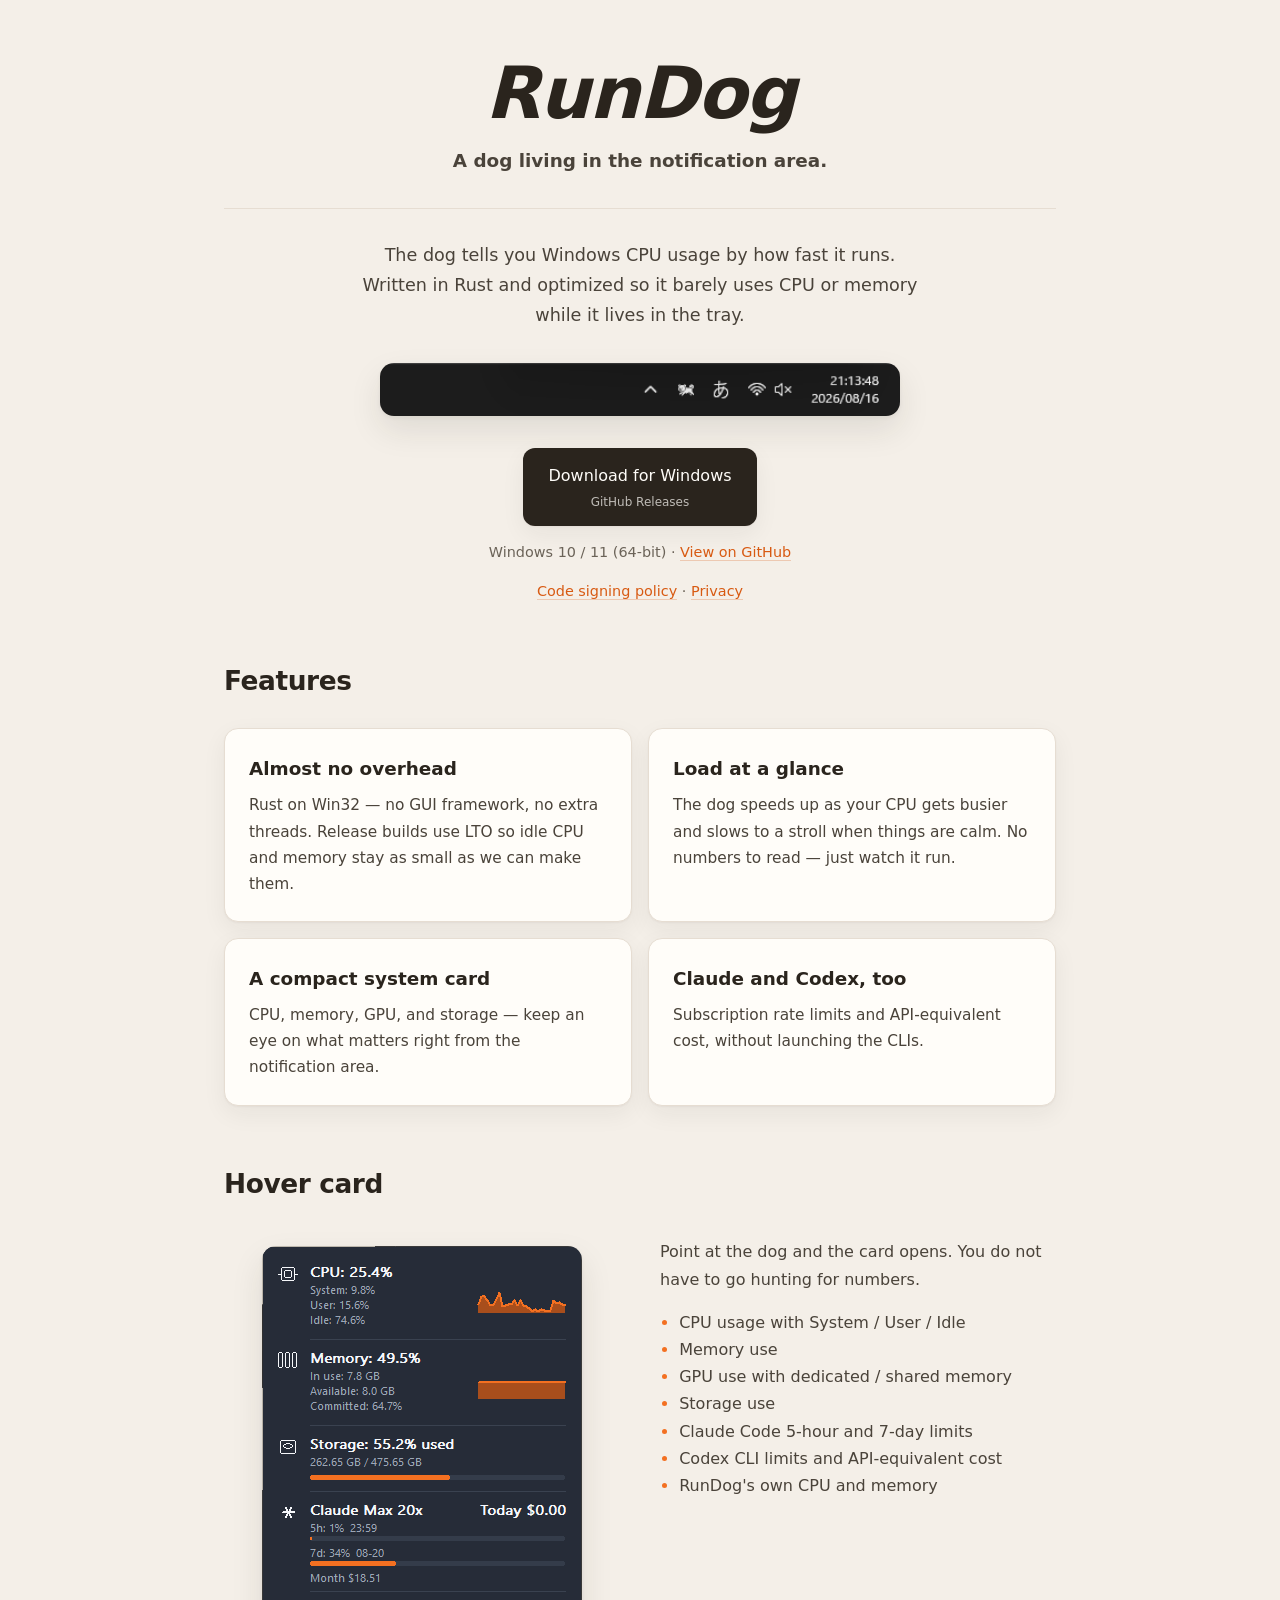
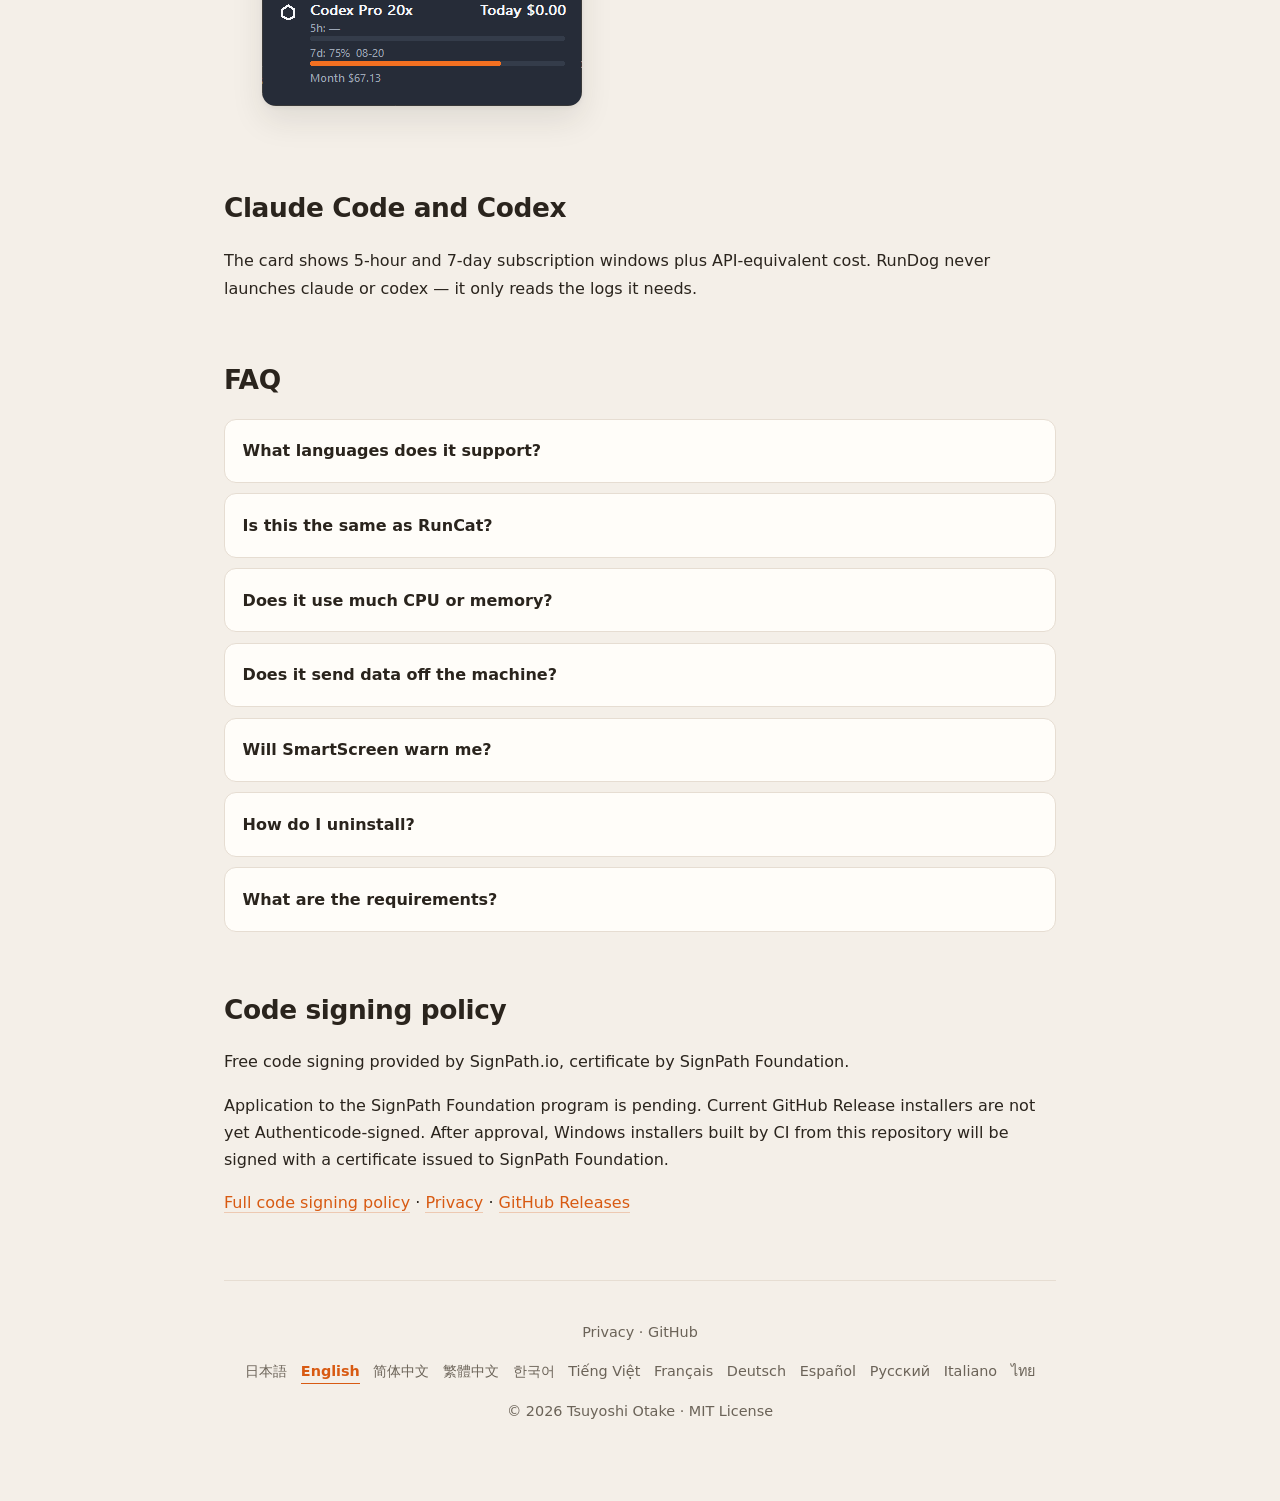
==== docs/index.html @ 6ef47060 "docs: match privacy pages to vendor I/O and drop Google Fonts Document files read, vendor destinatio" ====
<!DOCTYPE html>
<html lang="ja">
  <head>
    <meta charset="utf-8" />
    <meta name="viewport" content="width=device-width, initial-scale=1" />
    <title>RunDog</title>
    <meta
      name="description"
      content="通知領域で犬を飼ってみませんか？走る速さで Windows の CPU 負荷がわかります。"
    />
    <meta property="og:title" content="RunDog" />
    <meta
      property="og:description"
      content="通知領域で犬を飼ってみませんか？走る速さで Windows の CPU 負荷がわかります。"
    />
    <meta property="og:image" content="./images/hover.png" />
    <link rel="icon" href="./images/taskbar.png" />
    <link rel="stylesheet" href="./style.css" />
  </head>
  <body>
    <main id="content">
      <header class="hero">
        <h1>RunDog</h1>
        <p class="tagline" data-i18n="tagline">通知領域で犬を飼ってみませんか？</p>
      </header>

      <p class="lead" data-i18n="lead">
        犬の走る速さで Windows の CPU 負荷がわかります。タスクバーをちらっと見るだけで十分です。
      </p>

      <figure class="shot shot-wide">
        <img
          src="./images/taskbar.png"
          alt="通知領域を走る RunDog"
          data-i18n-alt="altTaskbar"
        />
      </figure>

      <p class="cta-wrap">
        <a
          class="download"
          href="https://github.com/tsuyoshi-otake/run-dog/releases/latest/download/RunDog-Setup-x64.exe"
        >
          <span data-i18n="download">Windows 向けにダウンロード</span>
          <small>GitHub Releases</small>
        </a>
      </p>
      <p class="requirement">
        <span data-i18n="requirement">Windows 10 / 11（64-bit）</span>
        ·
        <a href="https://github.com/tsuyoshi-otake/run-dog" data-i18n="viewGithub">GitHub で見る</a>
      </p>
      <p class="requirement">
        <a href="#code-signing-policy">Code signing policy</a>
        ·
        <a href="./privacy.html" data-i18n="privacy">プライバシー</a>
      </p>

      <h2 data-i18n="featuresTitle">特長</h2>
      <div class="cards" id="features"></div>

      <h2 data-i18n="metricsTitle">ホバーカード</h2>
      <div class="split">
        <figure class="shot">
          <img
            src="./images/flyout.png"
            width="320"
            alt="ホバー時の RunDog カード"
            data-i18n-alt="altFlyout"
          />
        </figure>
        <div>
          <p data-i18n="metricsLead">
            犬にポインターを重ねるとカードが開きます。数字を探しに行く必要はありません。
          </p>
          <ul id="metrics"></ul>
        </div>
      </div>

      <h2 data-i18n="usageTitle">Claude Code と Codex</h2>
      <p data-i18n="usageBody">
        サブスクリプションの 5 時間・7 日上限と、API 相当の利用料をカードへ出します。claude や
        codex を起動せず、必要なログだけを読みます。
      </p>

      <h2 data-i18n="faqTitle">よくある質問</h2>
      <div id="faq"></div>

      <h2 id="code-signing-policy">Code signing policy</h2>
      <p>
        Free code signing provided by SignPath.io, certificate by SignPath Foundation.
      </p>
      <p>
        Application to the SignPath Foundation program is pending. Current GitHub
        Release installers are not yet Authenticode-signed. After approval, Windows
        installers built by CI from this repository will be signed with a certificate
        issued to SignPath Foundation.
      </p>
      <p>
        <a href="https://github.com/tsuyoshi-otake/run-dog/blob/main/CODE_SIGNING.md"
          >Full code signing policy</a
        >
        ·
        <a href="./privacy.html">Privacy</a>
        ·
        <a href="https://github.com/tsuyoshi-otake/run-dog/releases">GitHub Releases</a>
      </p>

      <footer>
        <p>
          <a href="./privacy.html" data-i18n="privacy">プライバシー</a>
          ·
          <a href="https://github.com/tsuyoshi-otake/run-dog">GitHub</a>
        </p>
        <nav class="langs" id="langs" aria-label="Language"></nav>
        <p>© 2026 Tsuyoshi Otake · MIT License</p>
      </footer>
    </main>
    <script type="module" src="./app.js"></script>
  </body>
</html>
---- docs/style.css ----
:root {
  --bg: #f4efe8;
  --surface: #fffdf9;
  --ink: #2a241d;
  --ink-soft: #4a433a;
  --muted: #6b6358;
  --line: #e6ddd2;
  --accent: #f37021;
  --accent-strong: #d85a12;
  --accent-soft: #fde6d4;
  --radius: 14px;
  --shadow: 0 1px 2px rgba(42, 36, 29, 0.04), 0 8px 24px rgba(42, 36, 29, 0.06);
  --shadow-strong: 0 2px 4px rgba(42, 36, 29, 0.05), 0 14px 32px rgba(42, 36, 29, 0.1);
  --font: system-ui, "Segoe UI", "Yu Gothic UI", "Meiryo UI", sans-serif;
}

*,
*::before,
*::after {
  box-sizing: border-box;
}

html {
  scroll-behavior: smooth;
}

body {
  margin: 0;
  background: var(--bg);
  color: var(--ink);
  font-family: var(--font);
  line-height: 1.7;
  -webkit-font-smoothing: antialiased;
}

#content {
  max-width: 880px;
  margin: 0 auto;
  padding: 3.5rem 1.5rem 4rem;
}

.hero {
  padding-bottom: 2rem;
  margin-bottom: 2rem;
  border-bottom: 1px solid var(--line);
  text-align: center;
}

.hero h1 {
  margin: 0;
  font-style: italic;
  font-size: clamp(2.75rem, 8vw, 4.5rem);
  line-height: 1.05;
  letter-spacing: -0.02em;
  font-weight: 700;
}

.tagline {
  margin: 0.85rem 0 0;
  color: var(--ink-soft);
  font-weight: 600;
  font-size: 1.15rem;
}

.lead {
  max-width: 36rem;
  margin: 0 auto 2rem;
  text-align: center;
  font-size: 1.1rem;
  color: var(--ink-soft);
}

h2 {
  margin: 3.5rem 0 1rem;
  font-size: 1.65rem;
  letter-spacing: -0.015em;
}

a {
  color: var(--accent-strong);
  text-decoration: none;
  border-bottom: 1px solid rgba(216, 90, 18, 0.25);
}

a:hover {
  color: var(--accent);
  border-bottom-color: var(--accent);
}

.shot {
  margin: 1.5rem 0;
  text-align: center;
}

.shot img {
  display: block;
  max-width: 100%;
  height: auto;
  margin: 0 auto;
  border-radius: var(--radius);
  box-shadow: var(--shadow-strong);
  background: #262c38;
}

.shot-wide img {
  width: min(100%, 520px);
}

.cta-wrap {
  text-align: center;
  margin: 2rem 0 0.5rem;
}

.download {
  display: inline-flex;
  flex-direction: column;
  align-items: center;
  gap: 0.15rem;
  padding: 0.85rem 1.6rem;
  background: var(--ink);
  color: #fffdf9;
  border: 0;
  border-radius: 12px;
  box-shadow: var(--shadow);
  transition: transform 0.15s ease, opacity 0.15s ease;
}

.download:hover {
  color: #fffdf9;
  border-bottom: 0;
  transform: translateY(-2px);
}

.download small {
  font-size: 0.75rem;
  opacity: 0.7;
  font-weight: 400;
}

.requirement {
  text-align: center;
  color: var(--muted);
  font-size: 0.9rem;
}

.cards {
  display: grid;
  grid-template-columns: repeat(2, 1fr);
  gap: 1rem;
  margin: 1.5rem 0;
}

.card {
  background: var(--surface);
  border: 1px solid var(--line);
  border-radius: var(--radius);
  padding: 1.5rem;
  box-shadow: var(--shadow);
}

.card h3 {
  margin: 0 0 0.5rem;
  font-size: 1.15rem;
}

.card p {
  margin: 0;
  color: var(--ink-soft);
  font-size: 0.96rem;
}

.split {
  display: grid;
  grid-template-columns: 1fr 1fr;
  gap: 2.5rem;
  align-items: start;
}

.split p,
.split li {
  color: var(--ink-soft);
}

.split ul {
  padding-left: 1.2rem;
}

.split li::marker {
  color: var(--accent);
}

details {
  background: var(--surface);
  border: 1px solid var(--line);
  border-radius: 12px;
  padding: 0.25rem 1.1rem;
  margin: 0.65rem 0;
}

details[open] {
  border-color: var(--accent);
}

summary {
  cursor: pointer;
  padding: 0.85rem 0;
  font-weight: 600;
  list-style: none;
}

summary::-webkit-details-marker {
  display: none;
}

details p {
  margin: 0 0 0.9rem;
  color: var(--ink-soft);
}

footer {
  margin-top: 4rem;
  padding-top: 1.5rem;
  border-top: 1px solid var(--line);
  color: var(--muted);
  font-size: 0.9rem;
  text-align: center;
}

footer a {
  color: var(--muted);
  border-bottom-color: transparent;
}

footer a:hover {
  color: var(--accent-strong);
  border-bottom-color: var(--accent-strong);
}

.langs {
  display: flex;
  flex-wrap: wrap;
  justify-content: center;
  gap: 0.35rem 0.85rem;
  margin: 0.85rem 0;
}

.langs a[aria-current="true"] {
  color: var(--accent-strong);
  font-weight: 700;
  border-bottom-color: var(--accent-strong);
}

body.legal .hero {
  text-align: left;
}

body.legal .hero h1 {
  font-size: 1.9rem;
  font-style: normal;
}

body.legal .hero .tagline {
  font-size: 0.95rem;
  font-weight: 400;
}

@media (max-width: 640px) {
  #content {
    padding: 2.5rem 1.25rem 3rem;
  }

  .cards,
  .split {
    grid-template-columns: 1fr;
  }

  h2 {
    margin-top: 2.75rem;
  }
}
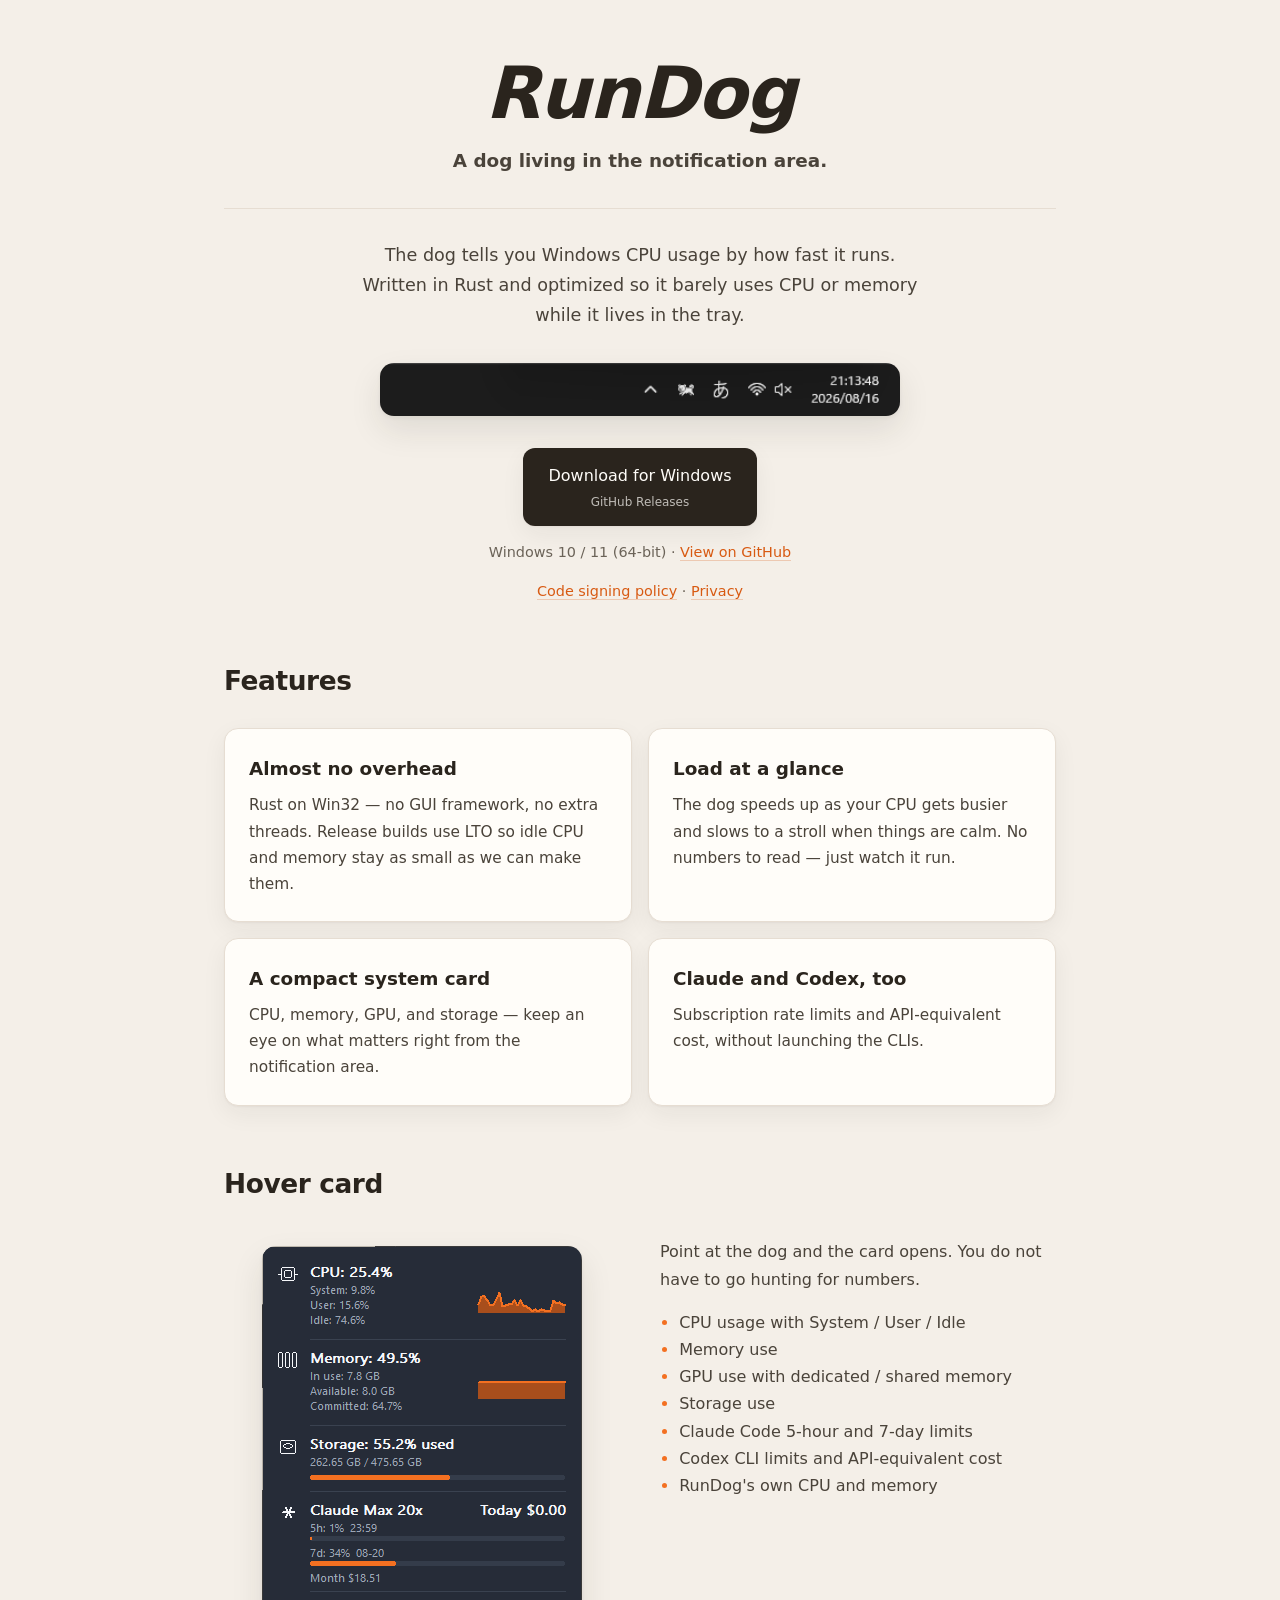
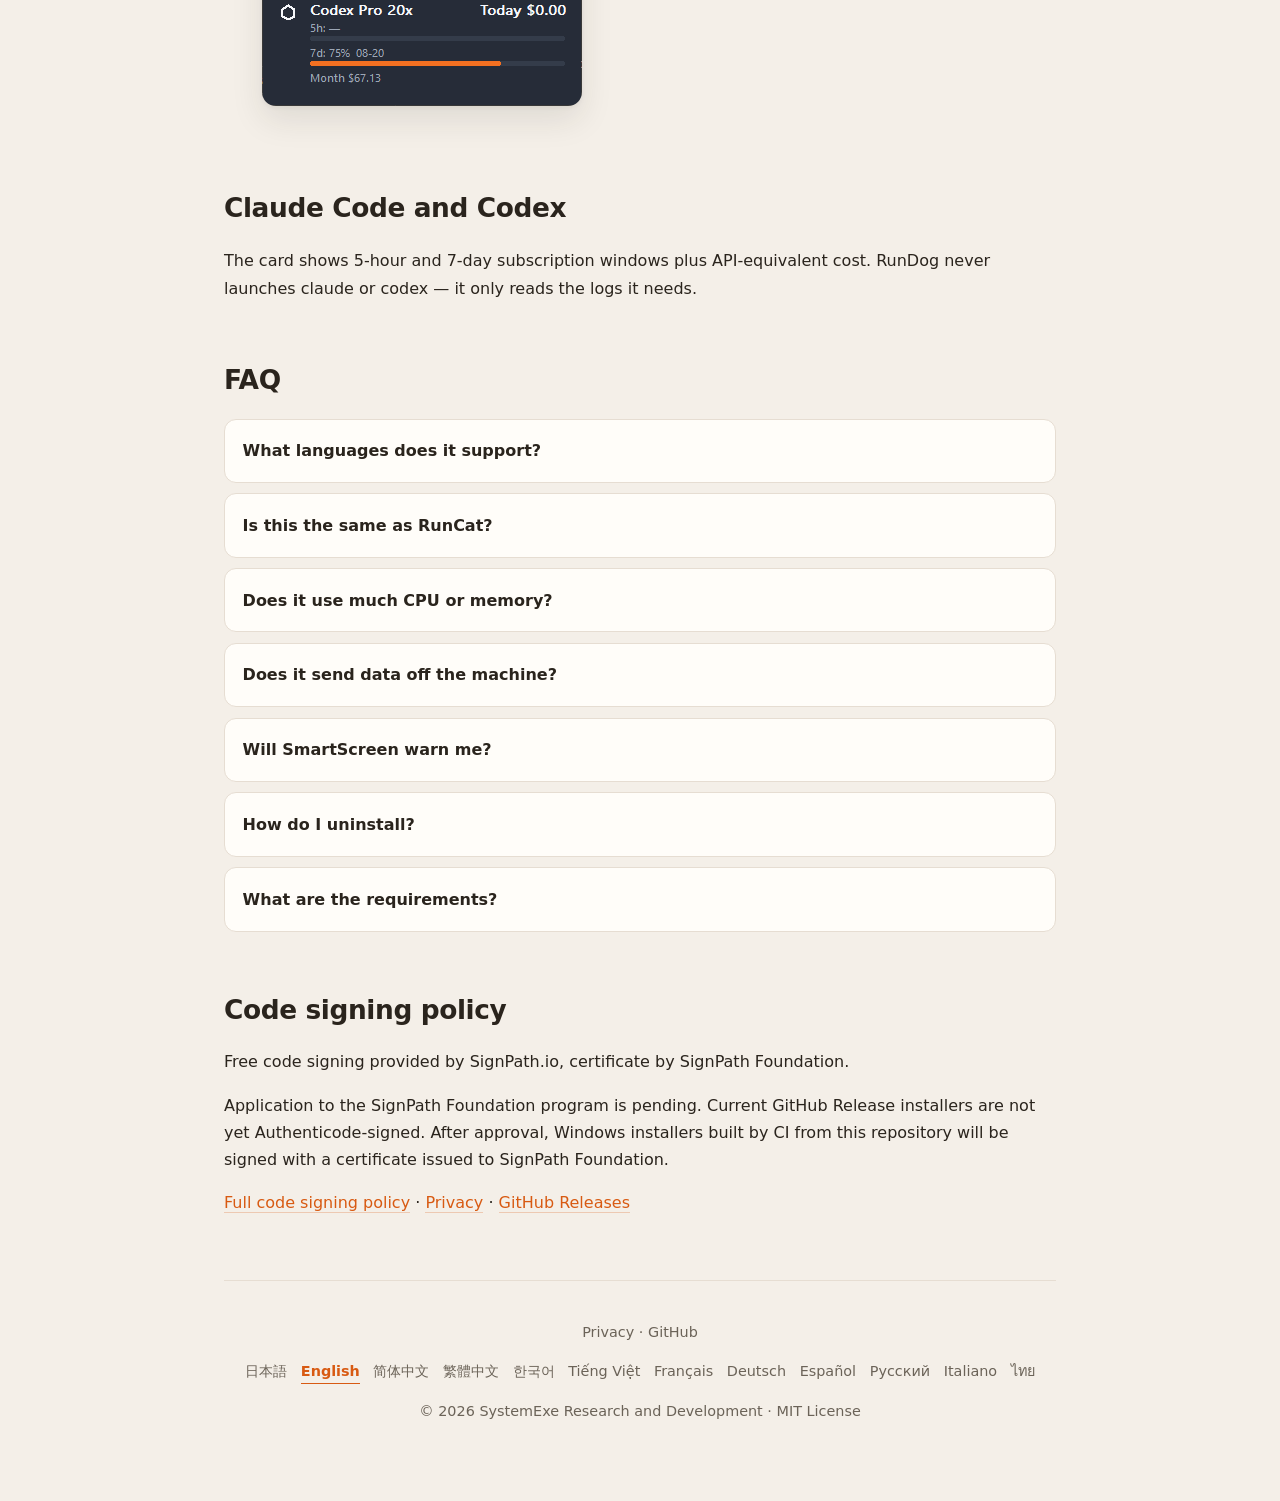
==== commit e2b7a6c2: "Merge pull request #52 from tsuyoshi-otake/fix/chatgpt-plan-labels fix: Codex プランを ChatGPT 製品名で表示" ====
--- a/docs/index.html
+++ b/docs/index.html
@@ -113,7 +113,7 @@
           <a href="https://github.com/tsuyoshi-otake/run-dog">GitHub</a>
         </p>
         <nav class="langs" id="langs" aria-label="Language"></nav>
-        <p>© 2026 Tsuyoshi Otake · MIT License</p>
+        <p>© 2026 SystemExe Research and Development · MIT License</p>
       </footer>
     </main>
     <script type="module" src="./app.js"></script>
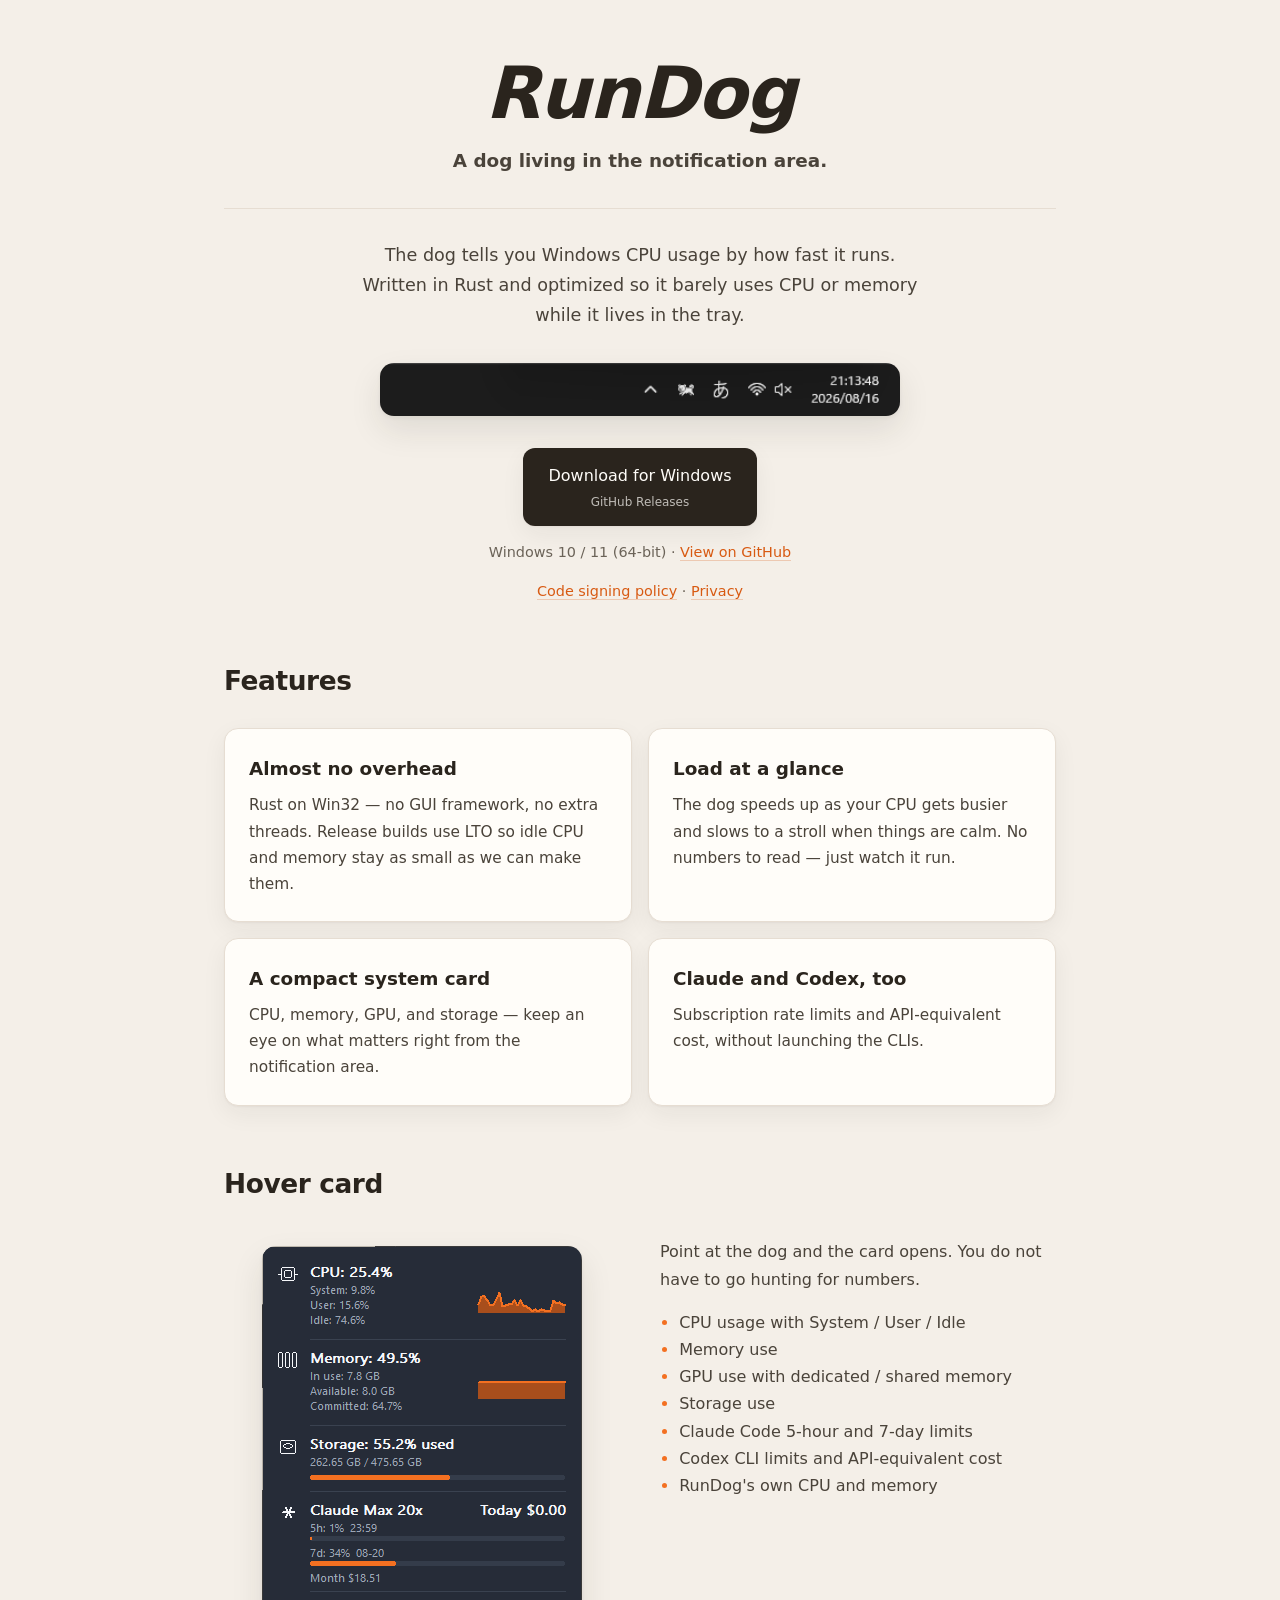
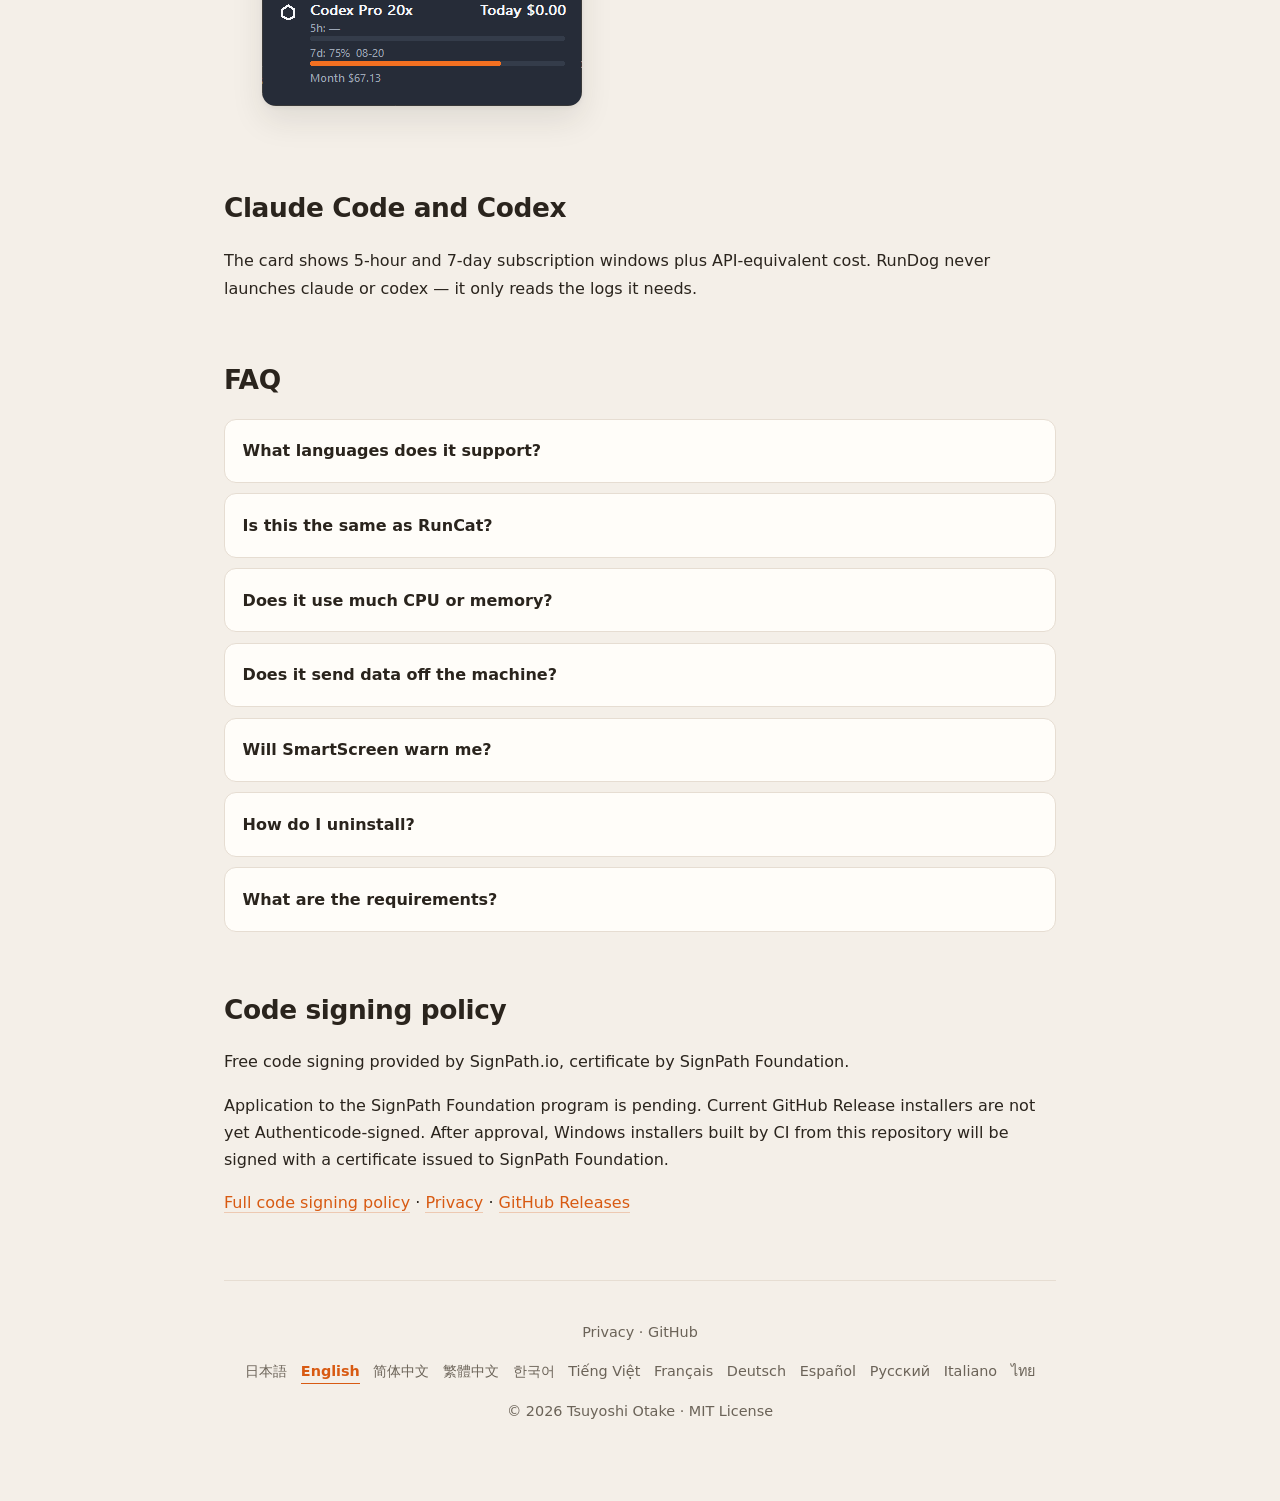
==== commit c48d2994: "Merge pull request #52 from tsuyoshi-otake/fix/chatgpt-plan-labels fix: Codex プランを ChatGPT 製品名で表示" ====
--- a/docs/index.html
+++ b/docs/index.html
@@ -113,7 +113,7 @@
           <a href="https://github.com/tsuyoshi-otake/run-dog">GitHub</a>
         </p>
         <nav class="langs" id="langs" aria-label="Language"></nav>
-        <p>© 2026 SystemExe Research and Development · MIT License</p>
+        <p>© 2026 Tsuyoshi Otake · MIT License</p>
       </footer>
     </main>
     <script type="module" src="./app.js"></script>
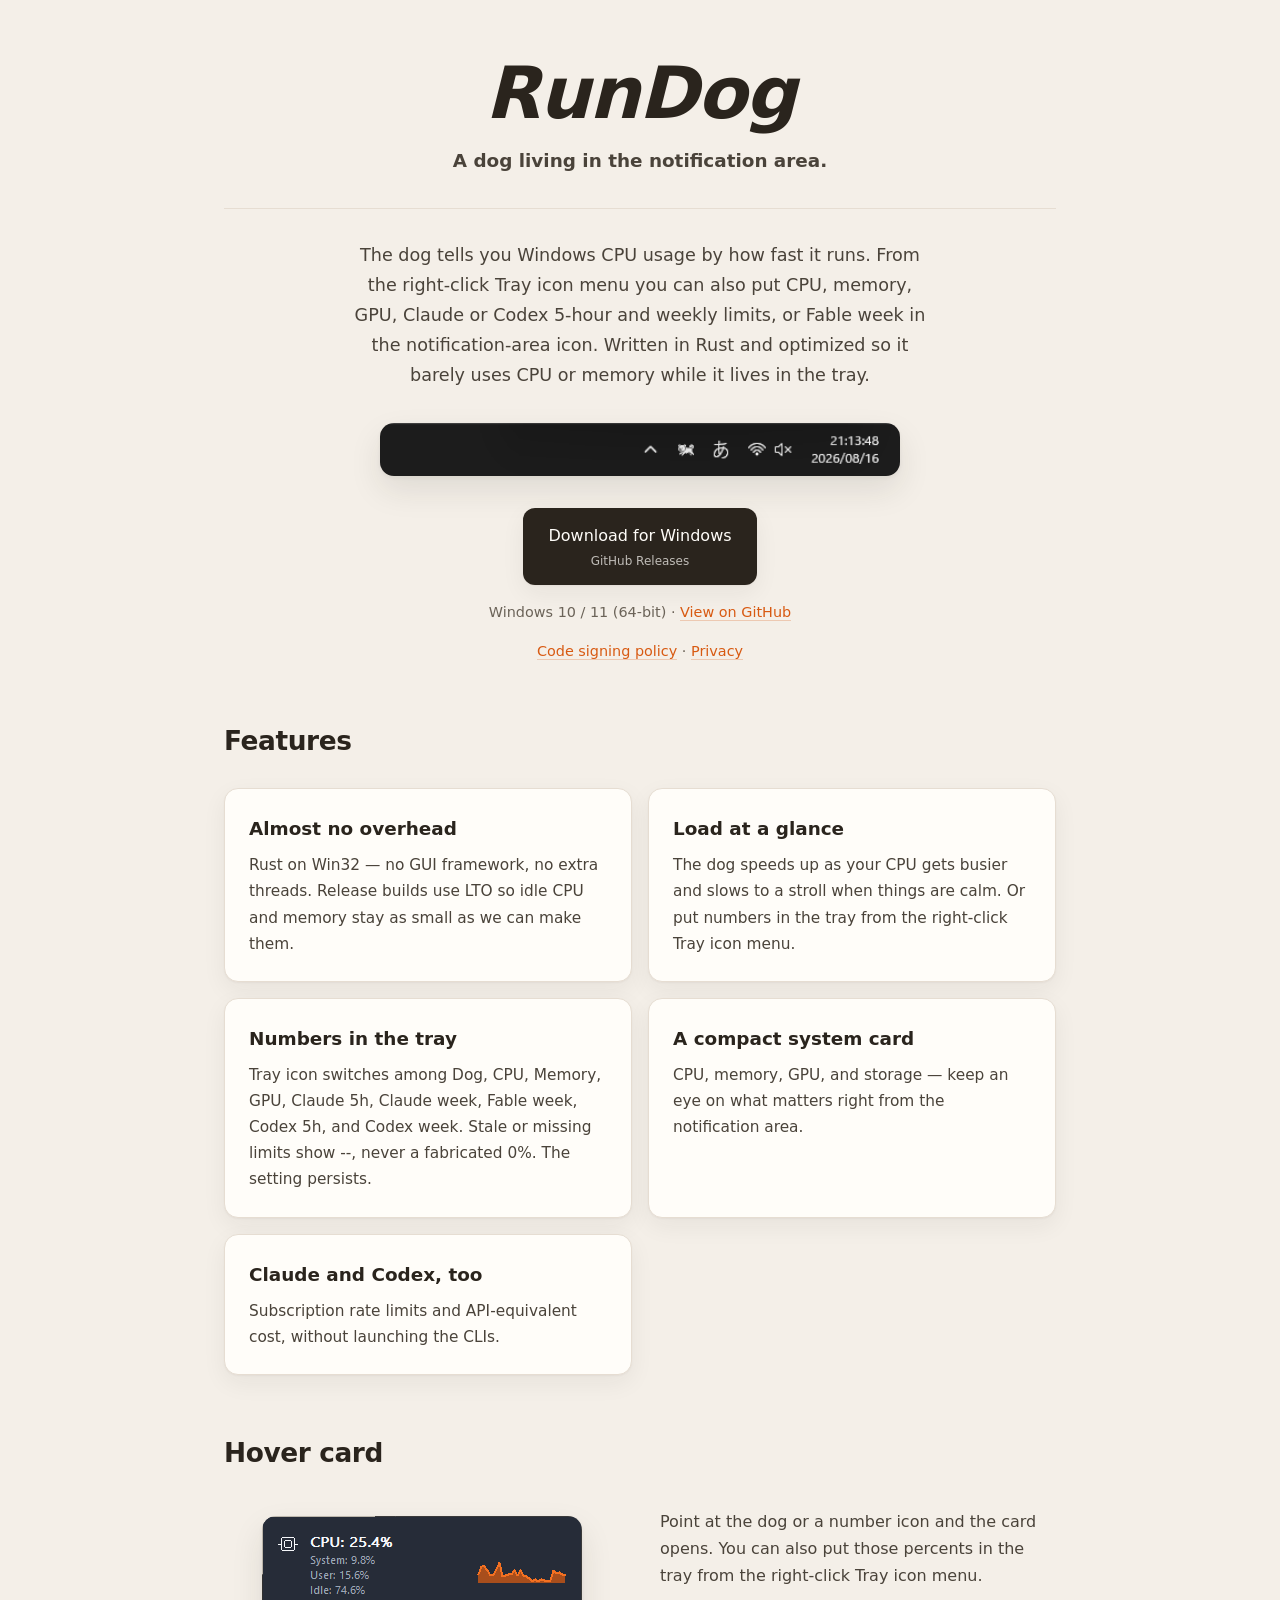
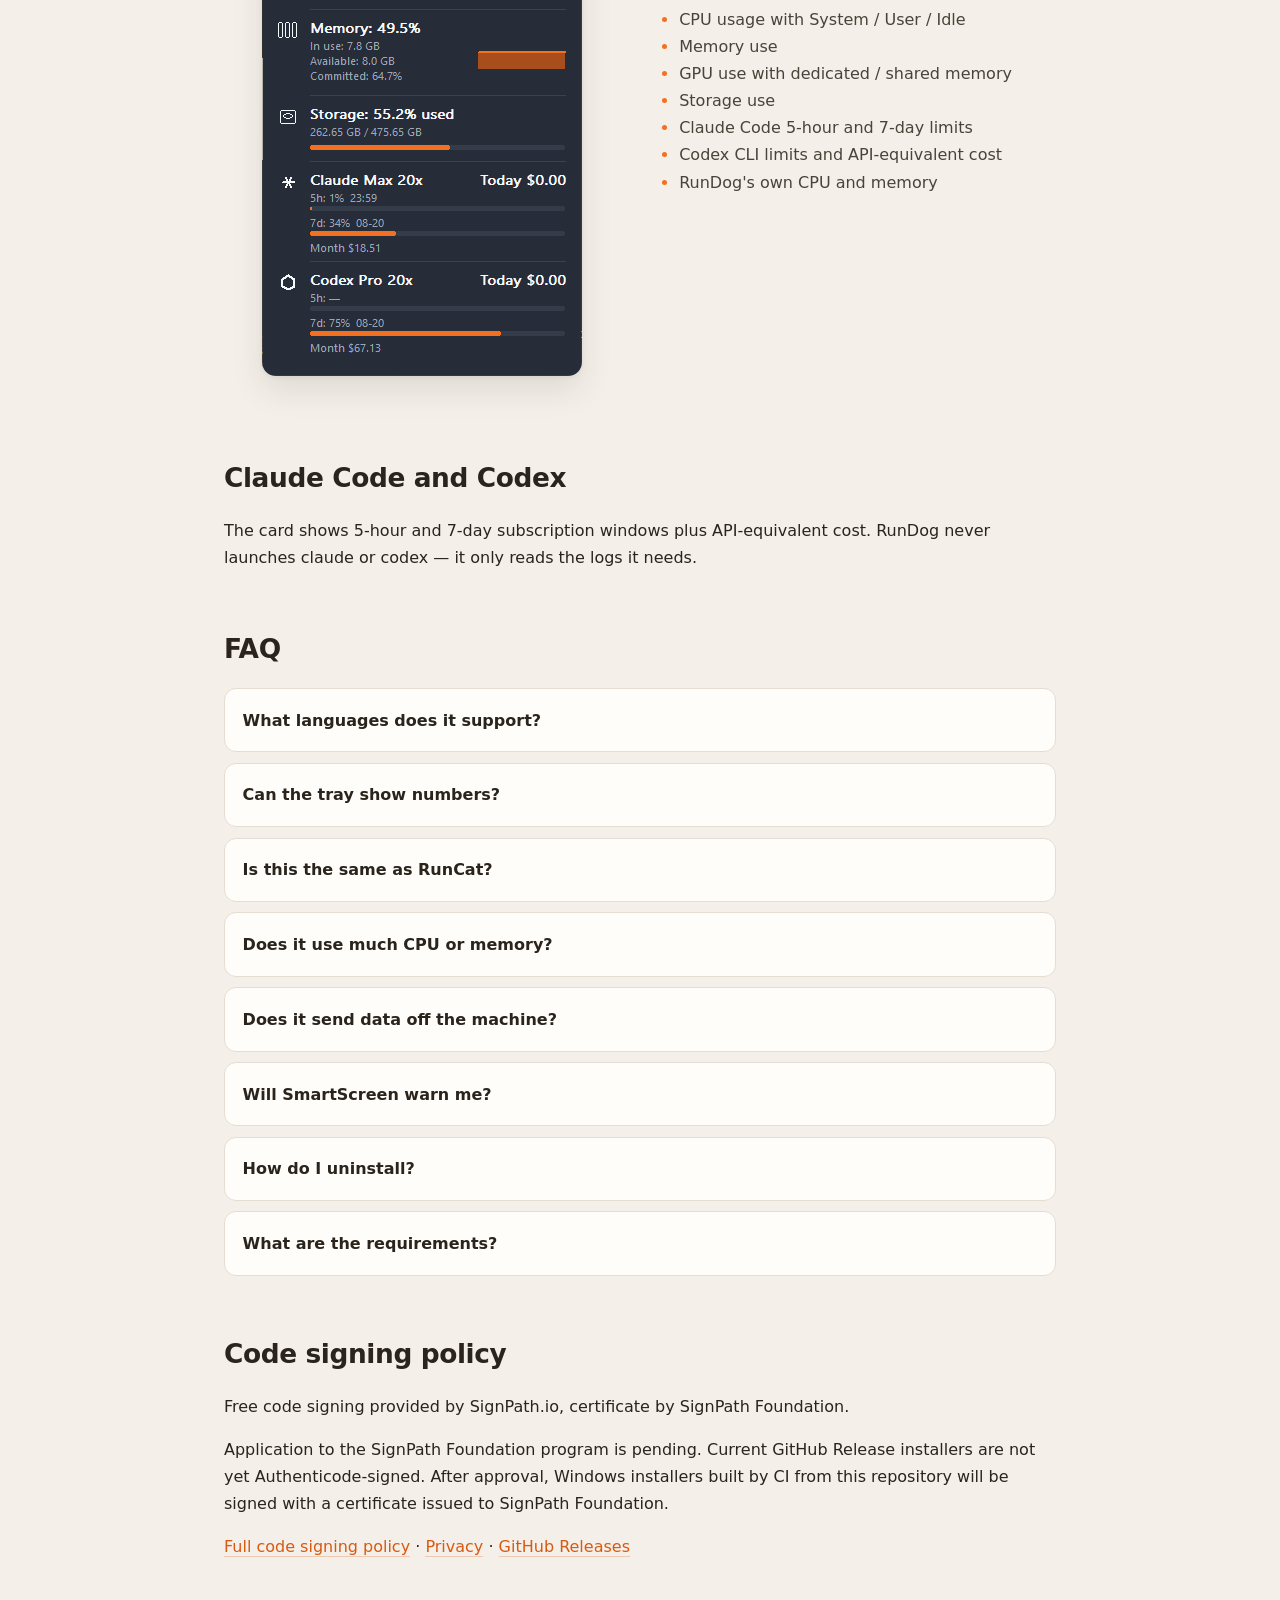
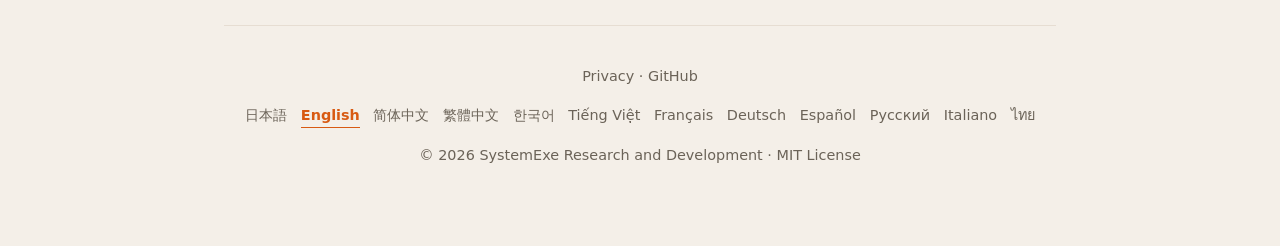
==== commit 245f5a45: "docs: mention tray numeric modes on GitHub Pages The right-click switch is the user-facing entry, so" ====
--- a/docs/index.html
+++ b/docs/index.html
@@ -25,7 +25,7 @@
       </header>
 
       <p class="lead" data-i18n="lead">
-        犬の走る速さで Windows の CPU 負荷がわかります。タスクバーをちらっと見るだけで十分です。
+        犬の走る速さで Windows の CPU 負荷がわかります。右クリックのトレイ表示から、CPU / メモリ / GPU や Claude / Codex の 5 時間・週次、Fable 週次を数値アイコンにもできます。Rust で最適化しているので、常駐してもほとんど負荷をかけません。
       </p>
 
       <figure class="shot shot-wide">
@@ -71,7 +71,7 @@
         </figure>
         <div>
           <p data-i18n="metricsLead">
-            犬にポインターを重ねるとカードが開きます。数字を探しに行く必要はありません。
+            犬や数値アイコンにポインターを重ねるとカードが開きます。トレイの数字は右クリックのトレイ表示からも出せます。
           </p>
           <ul id="metrics"></ul>
         </div>
@@ -113,7 +113,7 @@
           <a href="https://github.com/tsuyoshi-otake/run-dog">GitHub</a>
         </p>
         <nav class="langs" id="langs" aria-label="Language"></nav>
-        <p>© 2026 Tsuyoshi Otake · MIT License</p>
+        <p>© 2026 SystemExe Research and Development · MIT License</p>
       </footer>
     </main>
     <script type="module" src="./app.js"></script>
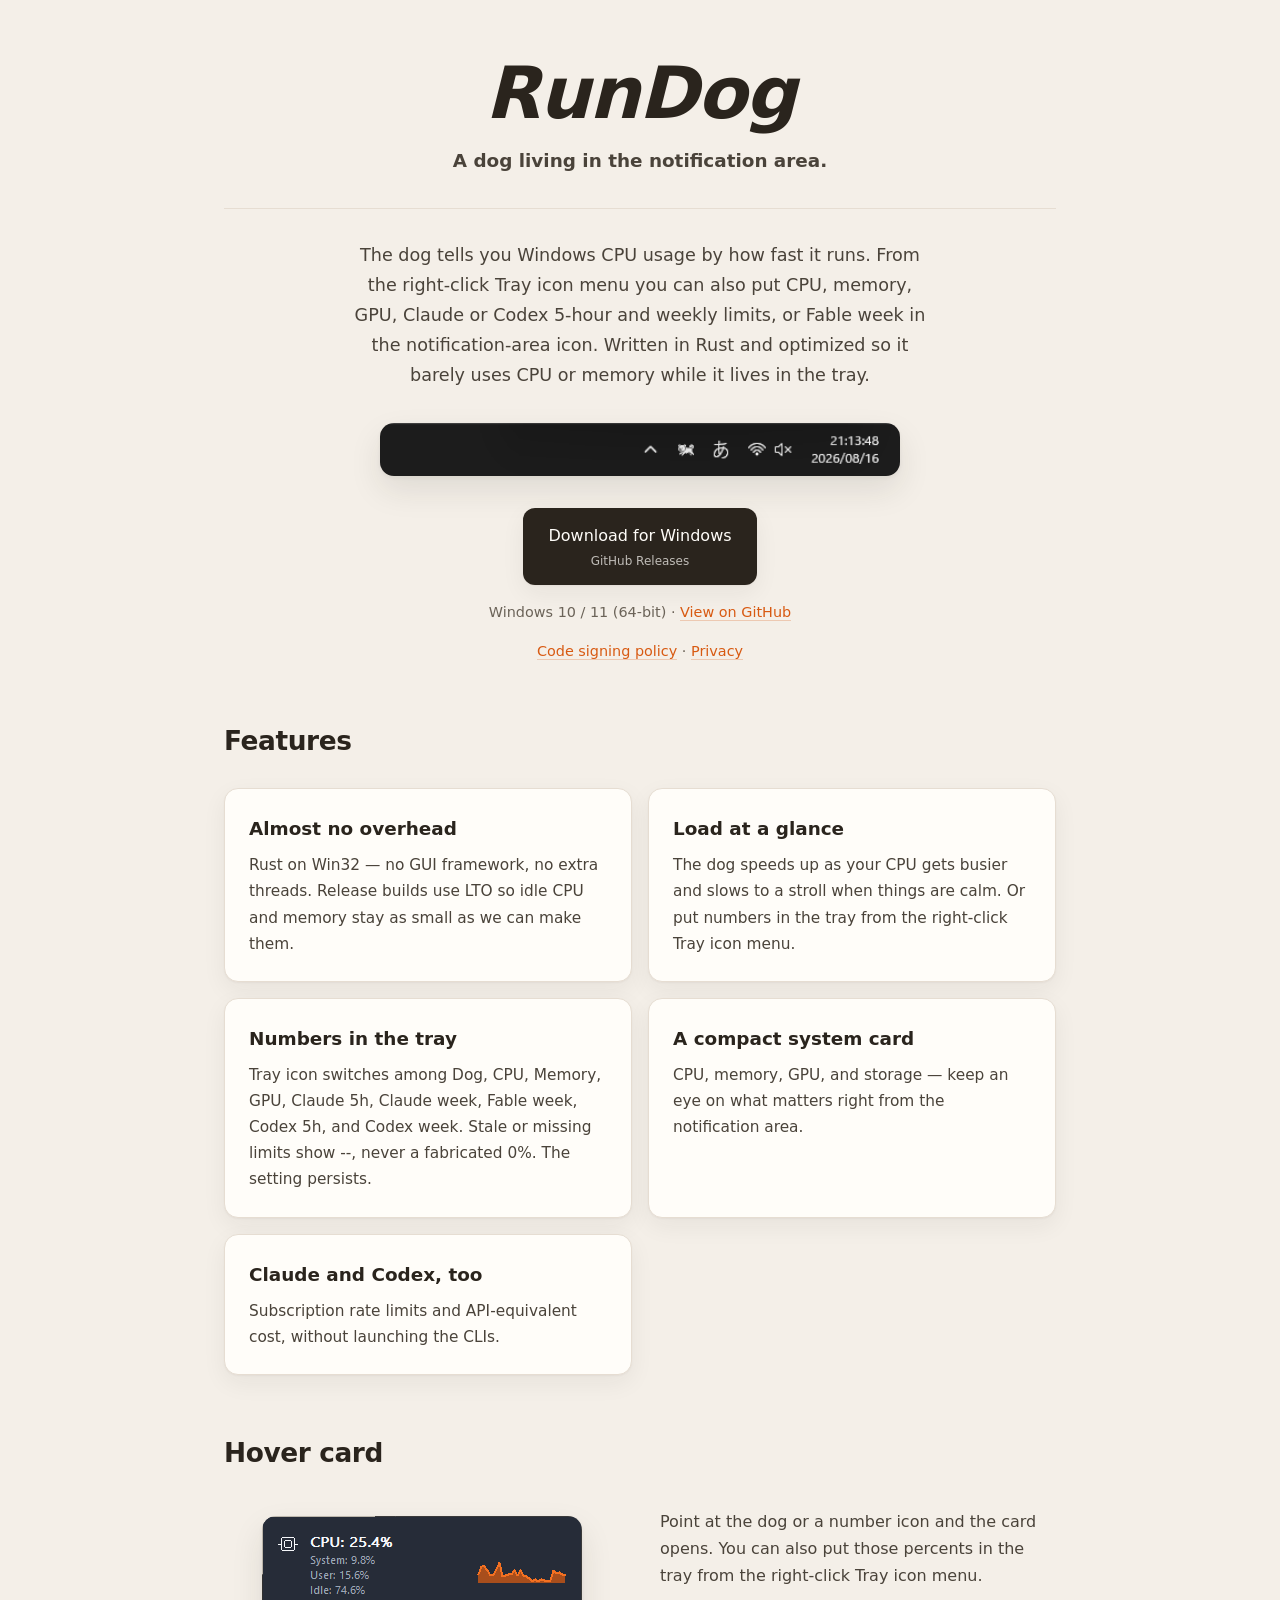
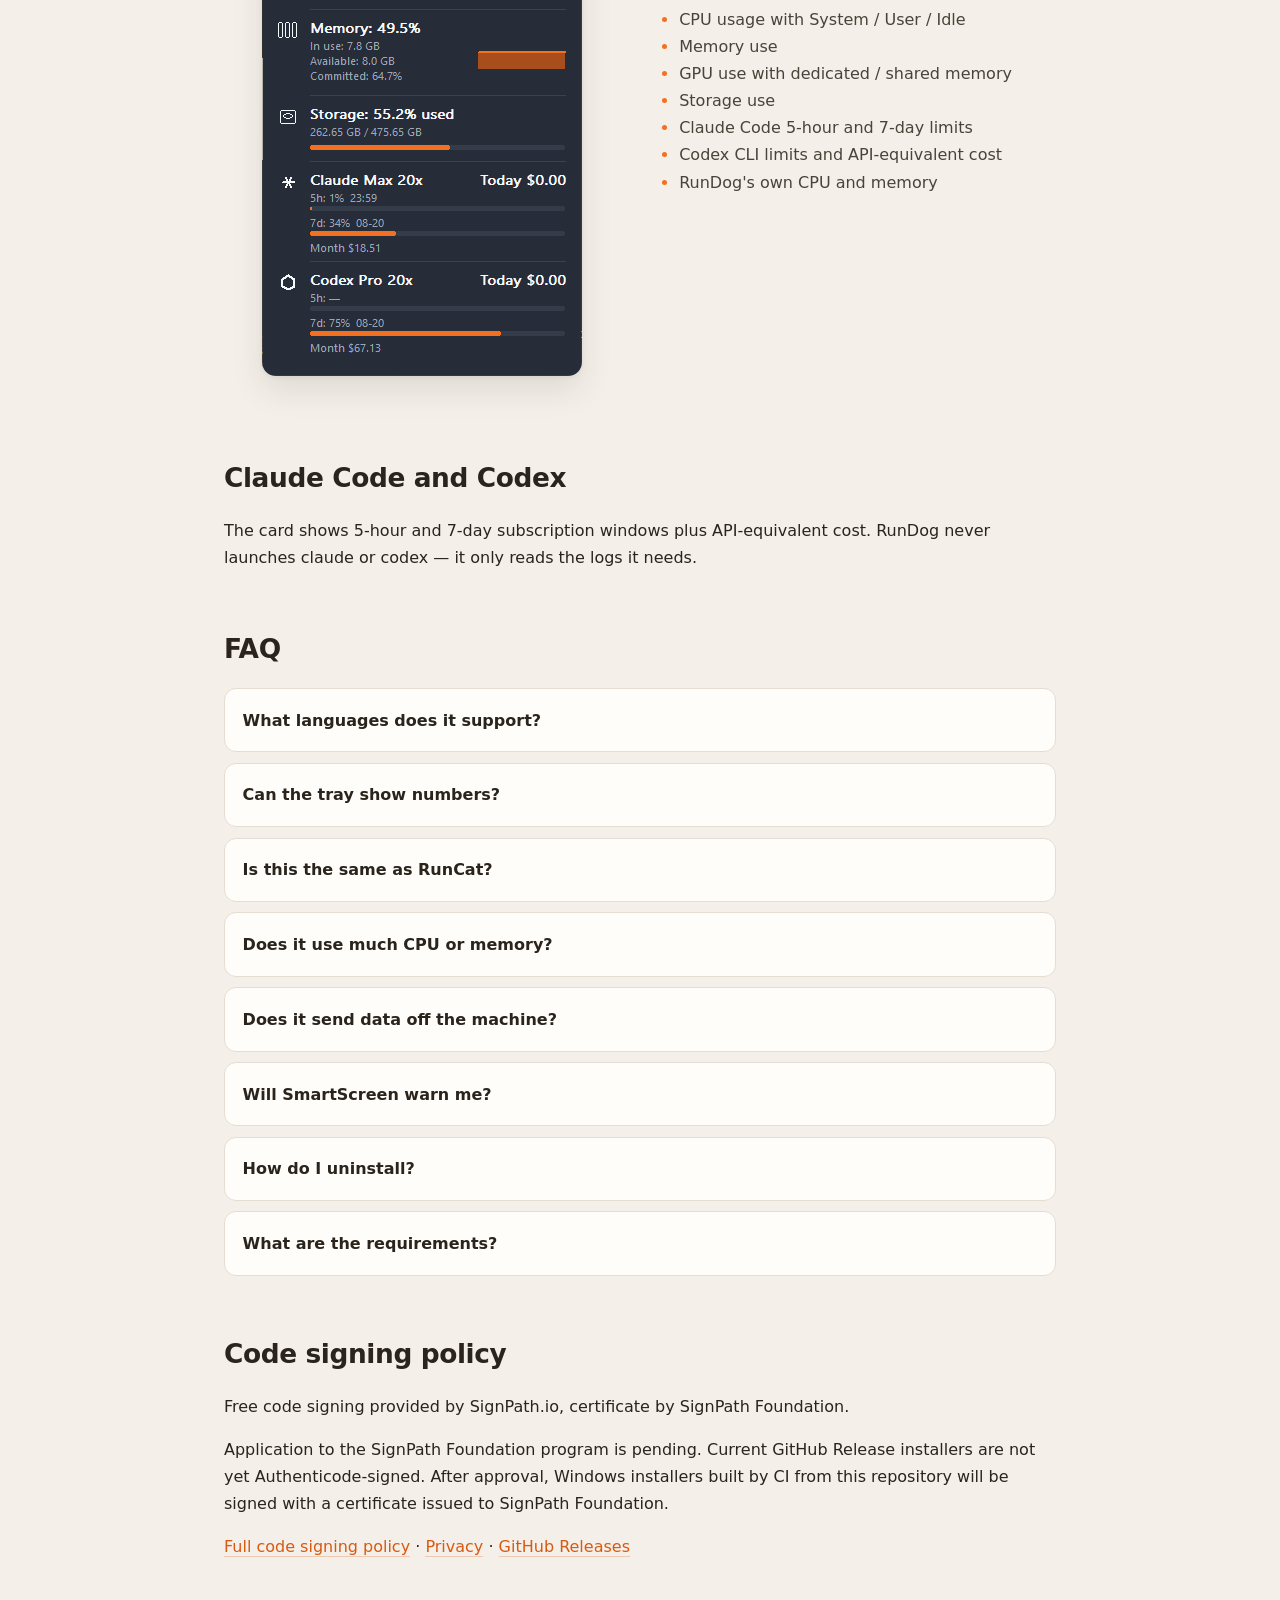
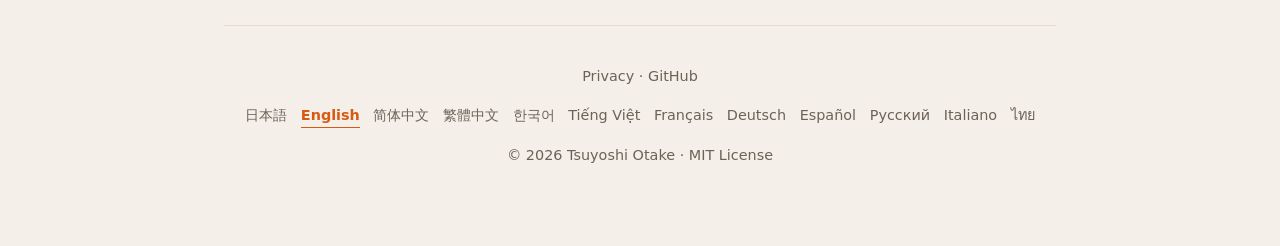
==== commit 098da1c5: "docs: mention tray numeric modes on GitHub Pages The right-click switch is the user-facing entry, so" ====
--- a/docs/index.html
+++ b/docs/index.html
@@ -113,7 +113,7 @@
           <a href="https://github.com/tsuyoshi-otake/run-dog">GitHub</a>
         </p>
         <nav class="langs" id="langs" aria-label="Language"></nav>
-        <p>© 2026 SystemExe Research and Development · MIT License</p>
+        <p>© 2026 Tsuyoshi Otake · MIT License</p>
       </footer>
     </main>
     <script type="module" src="./app.js"></script>
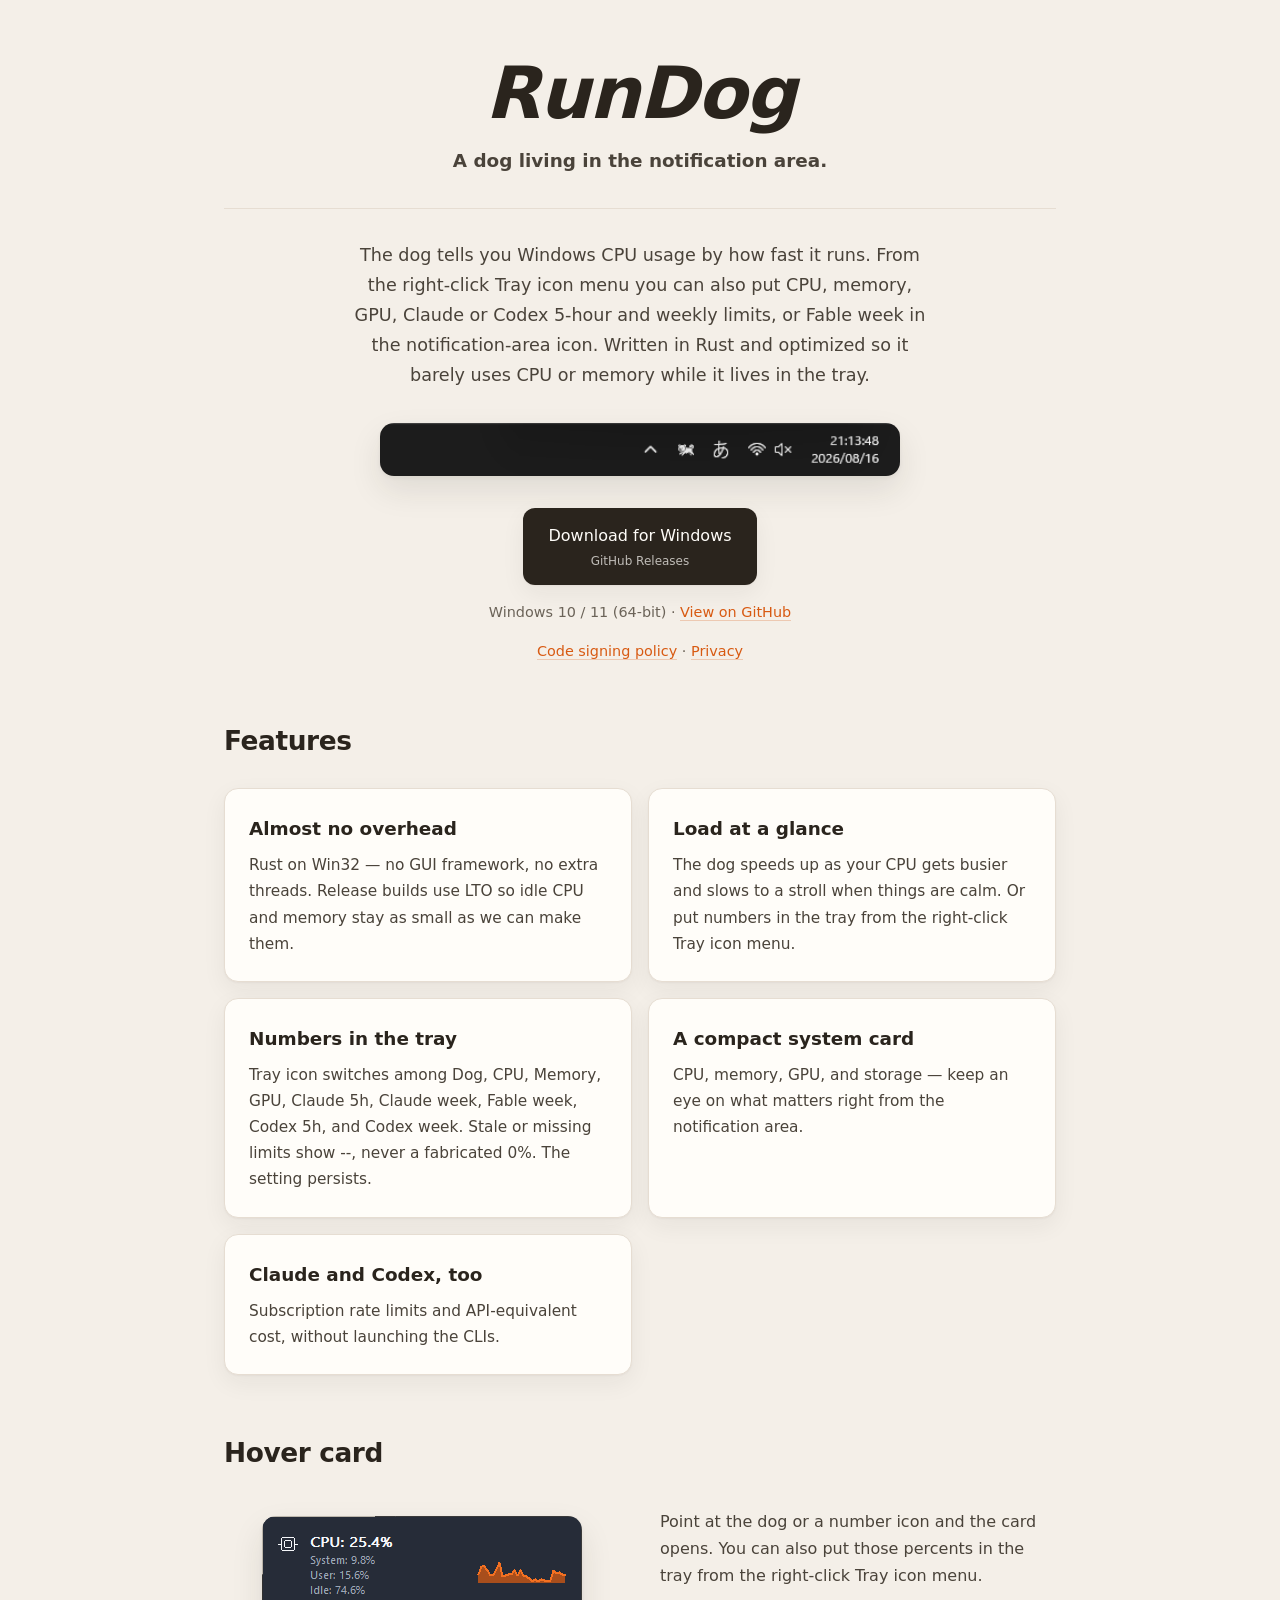
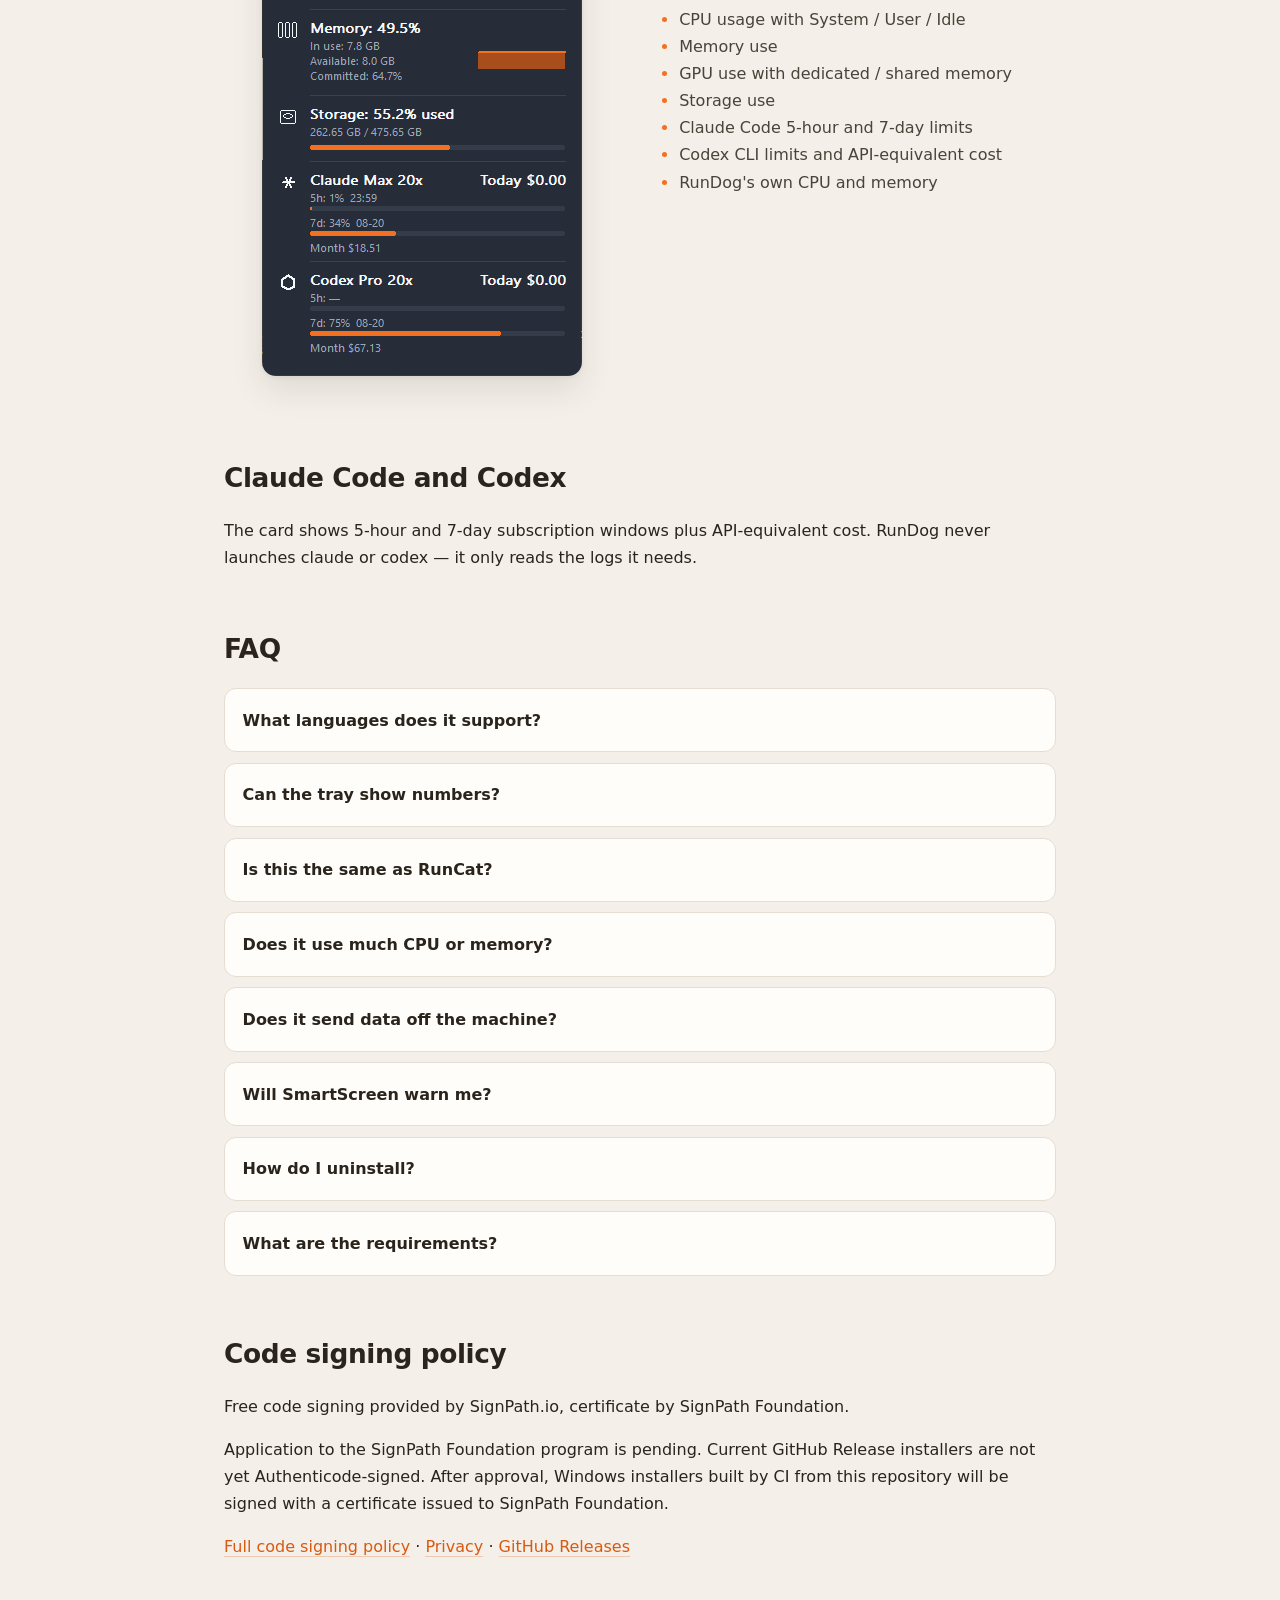
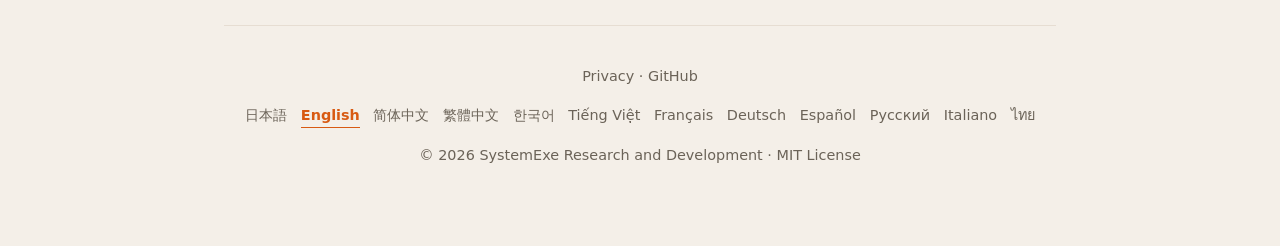
==== commit 8da91712: "Merge pull request #54 from tsuyoshi-otake/feat/tray-numeric-display Release RunDog v1.1.23" ====
--- a/docs/index.html
+++ b/docs/index.html
@@ -113,7 +113,7 @@
           <a href="https://github.com/tsuyoshi-otake/run-dog">GitHub</a>
         </p>
         <nav class="langs" id="langs" aria-label="Language"></nav>
-        <p>© 2026 Tsuyoshi Otake · MIT License</p>
+        <p>© 2026 SystemExe Research and Development · MIT License</p>
       </footer>
     </main>
     <script type="module" src="./app.js"></script>
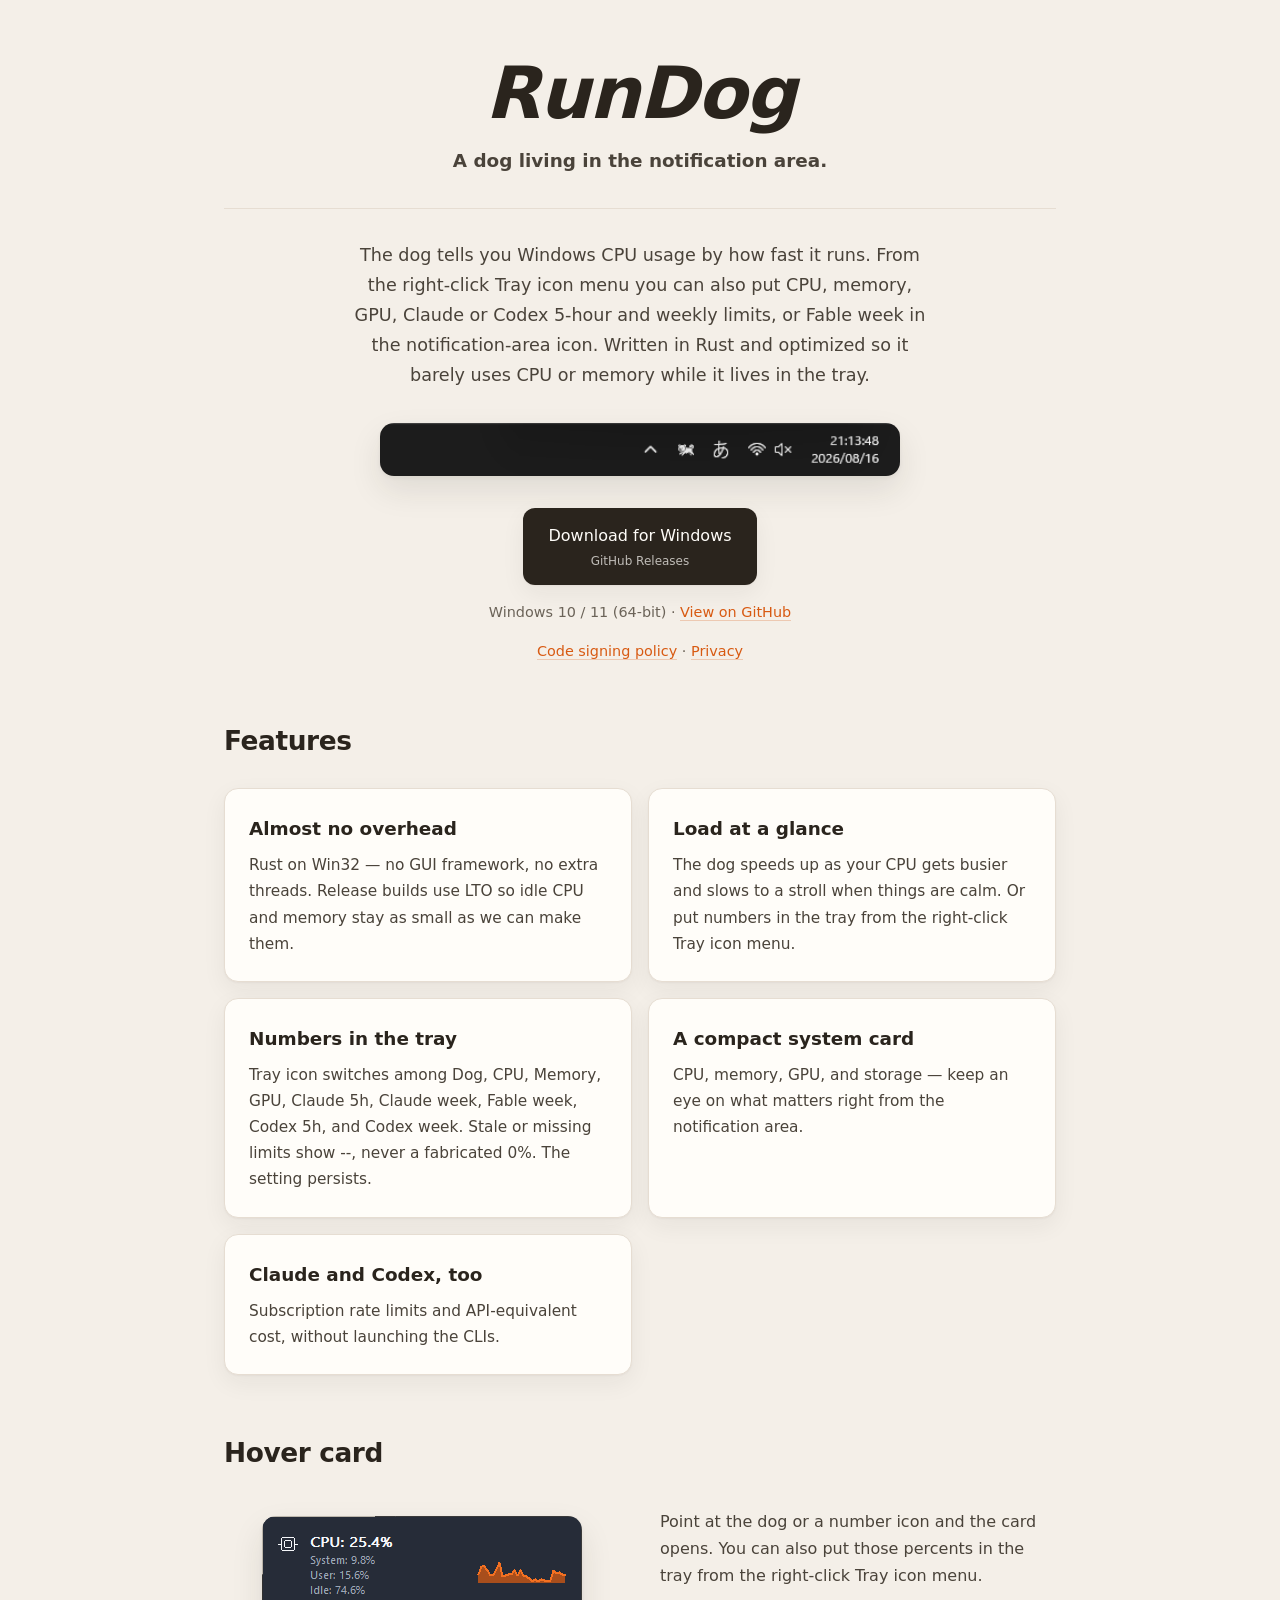
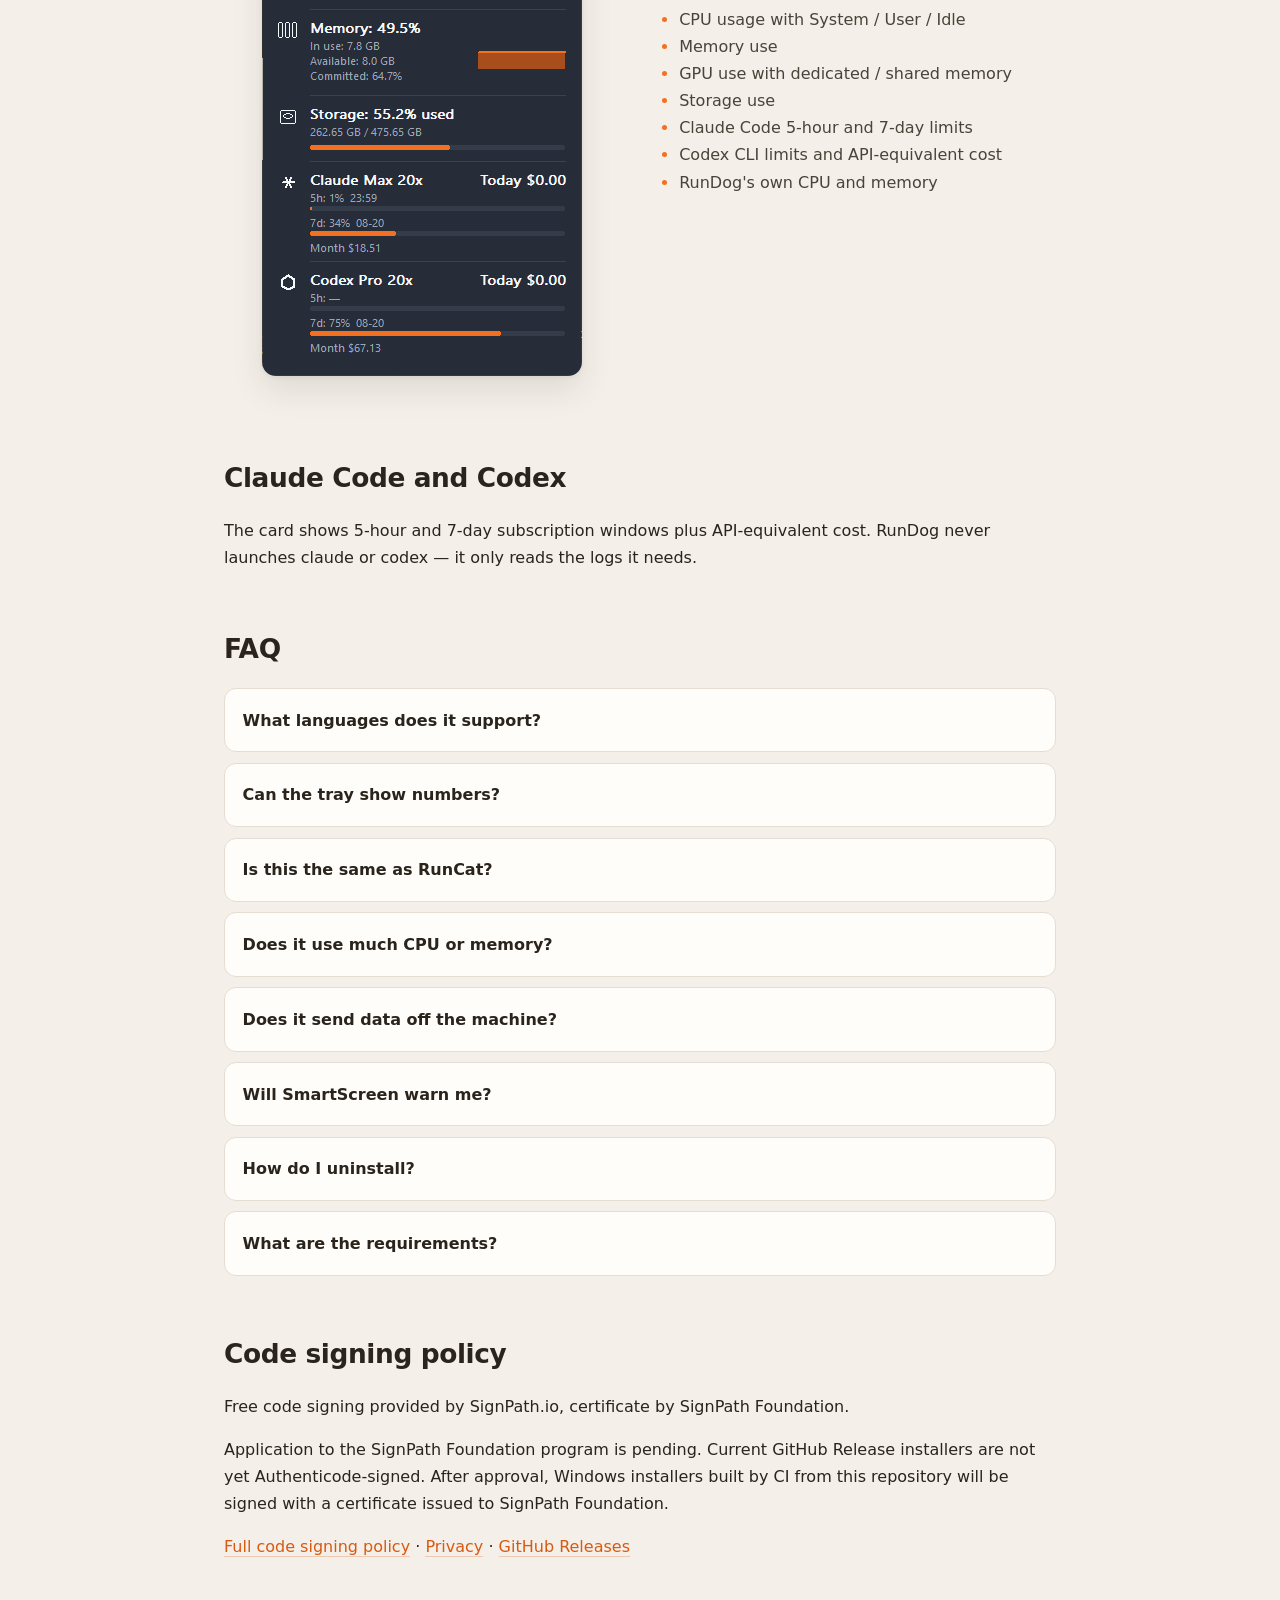
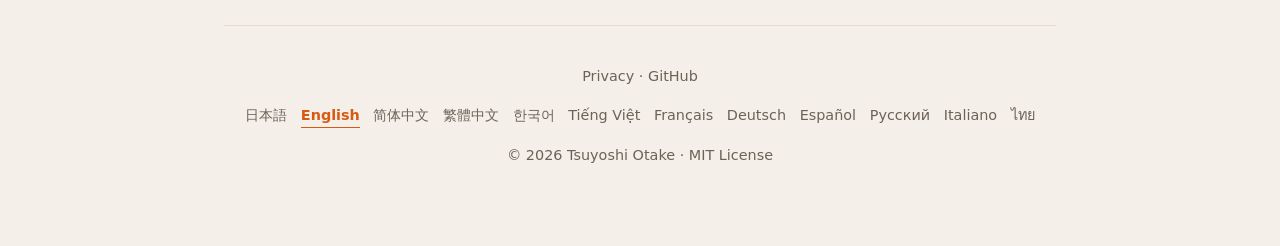
==== commit 3546e3d0: "Merge pull request #54 from tsuyoshi-otake/feat/tray-numeric-display Release RunDog v1.1.23" ====
--- a/docs/index.html
+++ b/docs/index.html
@@ -113,7 +113,7 @@
           <a href="https://github.com/tsuyoshi-otake/run-dog">GitHub</a>
         </p>
         <nav class="langs" id="langs" aria-label="Language"></nav>
-        <p>© 2026 SystemExe Research and Development · MIT License</p>
+        <p>© 2026 Tsuyoshi Otake · MIT License</p>
       </footer>
     </main>
     <script type="module" src="./app.js"></script>
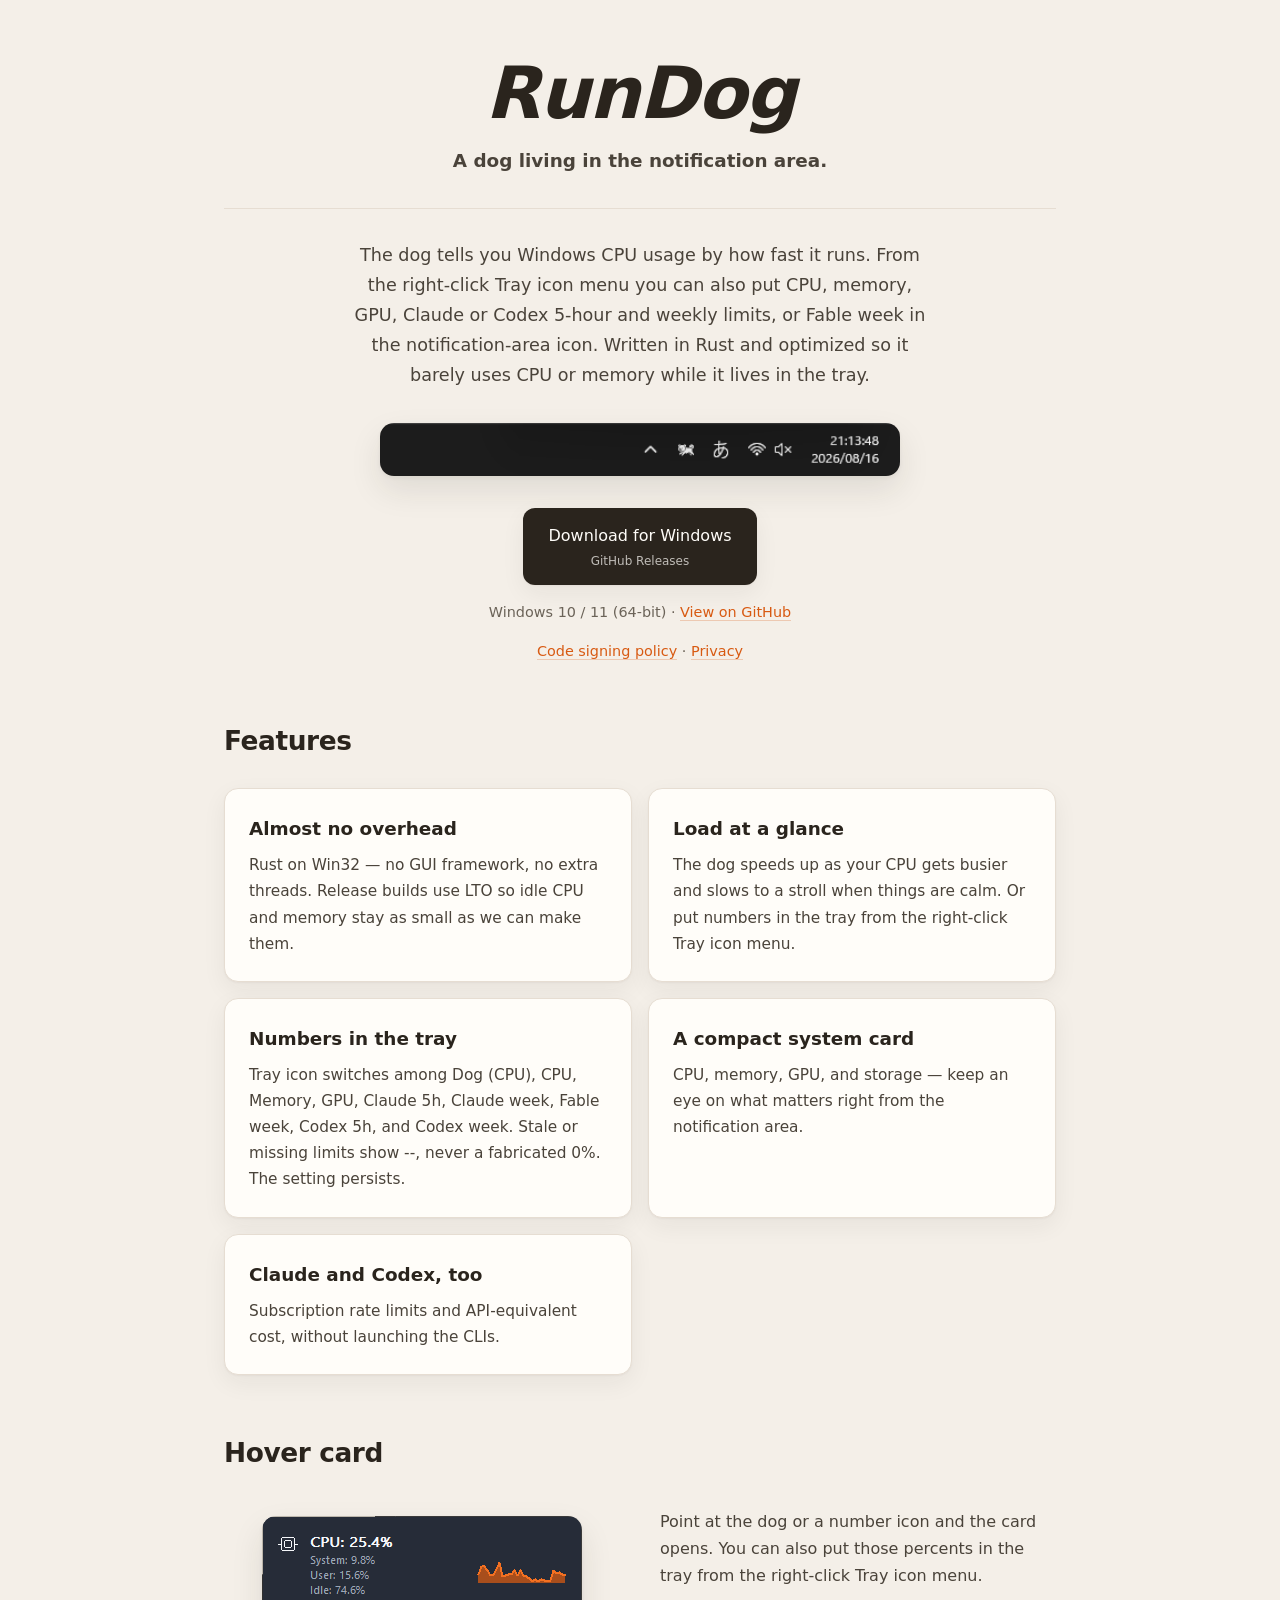
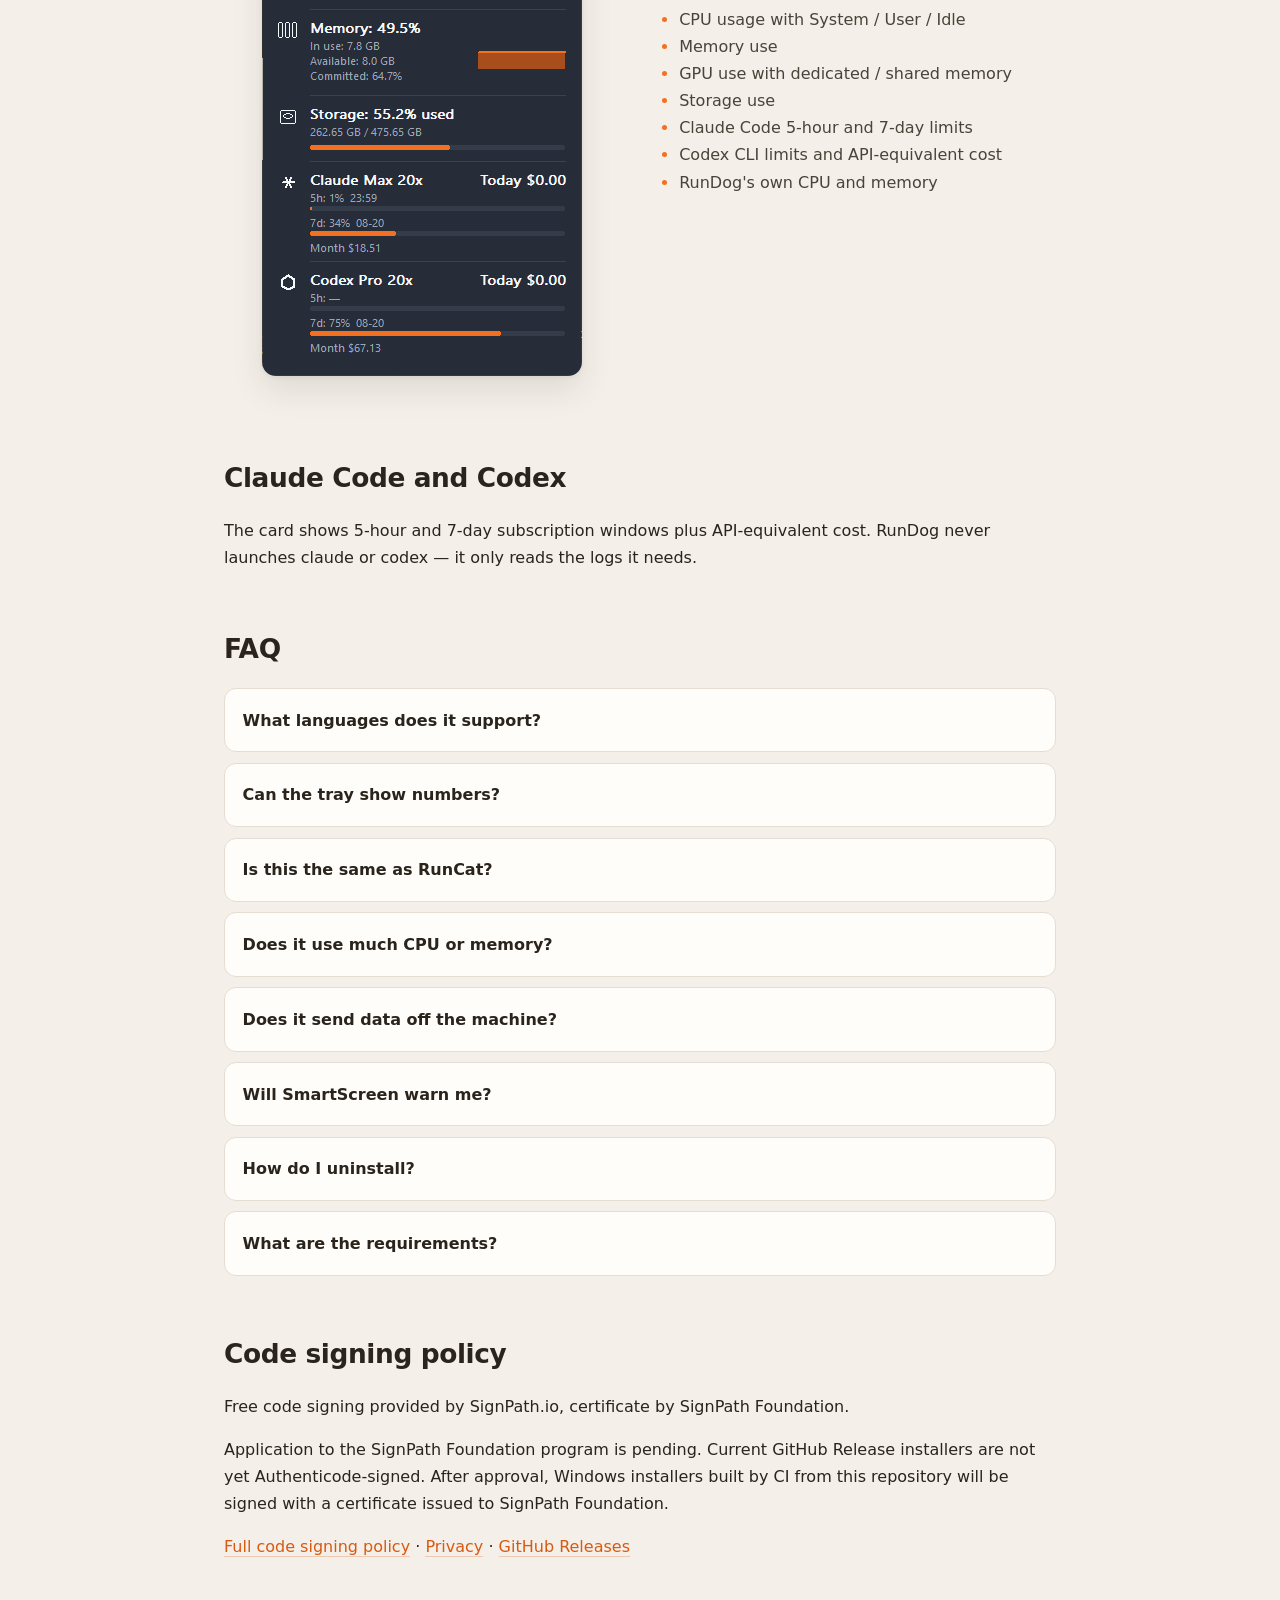
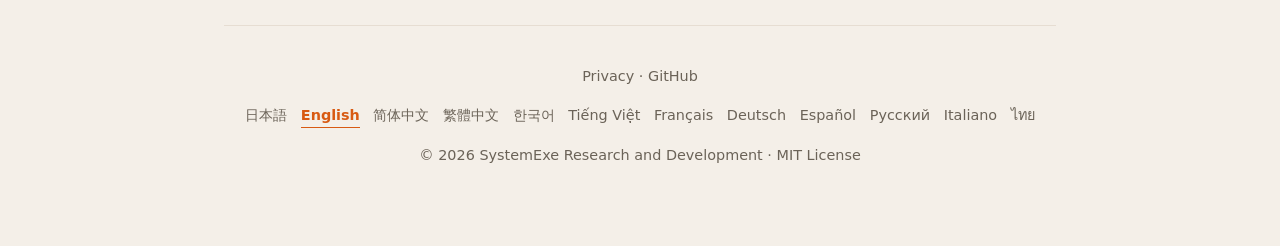
==== commit f289668f: "fix(site): give the Pages URL an X link card (#114) Posting https://tsuyoshi-otake.github.io/run-dog" ====
--- a/docs/index.html
+++ b/docs/index.html
@@ -8,12 +8,22 @@
       name="description"
       content="通知領域で犬を飼ってみませんか？走る速さで Windows の CPU 負荷がわかります。"
     />
+    <meta property="og:type" content="website" />
+    <meta property="og:url" content="https://tsuyoshi-otake.github.io/run-dog/" />
     <meta property="og:title" content="RunDog" />
     <meta
       property="og:description"
       content="通知領域で犬を飼ってみませんか？走る速さで Windows の CPU 負荷がわかります。"
     />
-    <meta property="og:image" content="./images/hover.png" />
+    <!-- Crawlers (X, Slack, Discord) need an absolute image URL. -->
+    <meta
+      property="og:image"
+      content="https://tsuyoshi-otake.github.io/run-dog/images/og-card.png"
+    />
+    <meta property="og:image:width" content="1200" />
+    <meta property="og:image:height" content="630" />
+    <meta property="og:image:alt" content="RunDog のドット絵の犬" />
+    <meta name="twitter:card" content="summary_large_image" />
     <link rel="icon" href="./images/taskbar.png" />
     <link rel="stylesheet" href="./style.css" />
   </head>
@@ -113,7 +123,7 @@
           <a href="https://github.com/tsuyoshi-otake/run-dog">GitHub</a>
         </p>
         <nav class="langs" id="langs" aria-label="Language"></nav>
-        <p>© 2026 Tsuyoshi Otake · MIT License</p>
+        <p>© 2026 SystemExe Research and Development · MIT License</p>
       </footer>
     </main>
     <script type="module" src="./app.js"></script>
